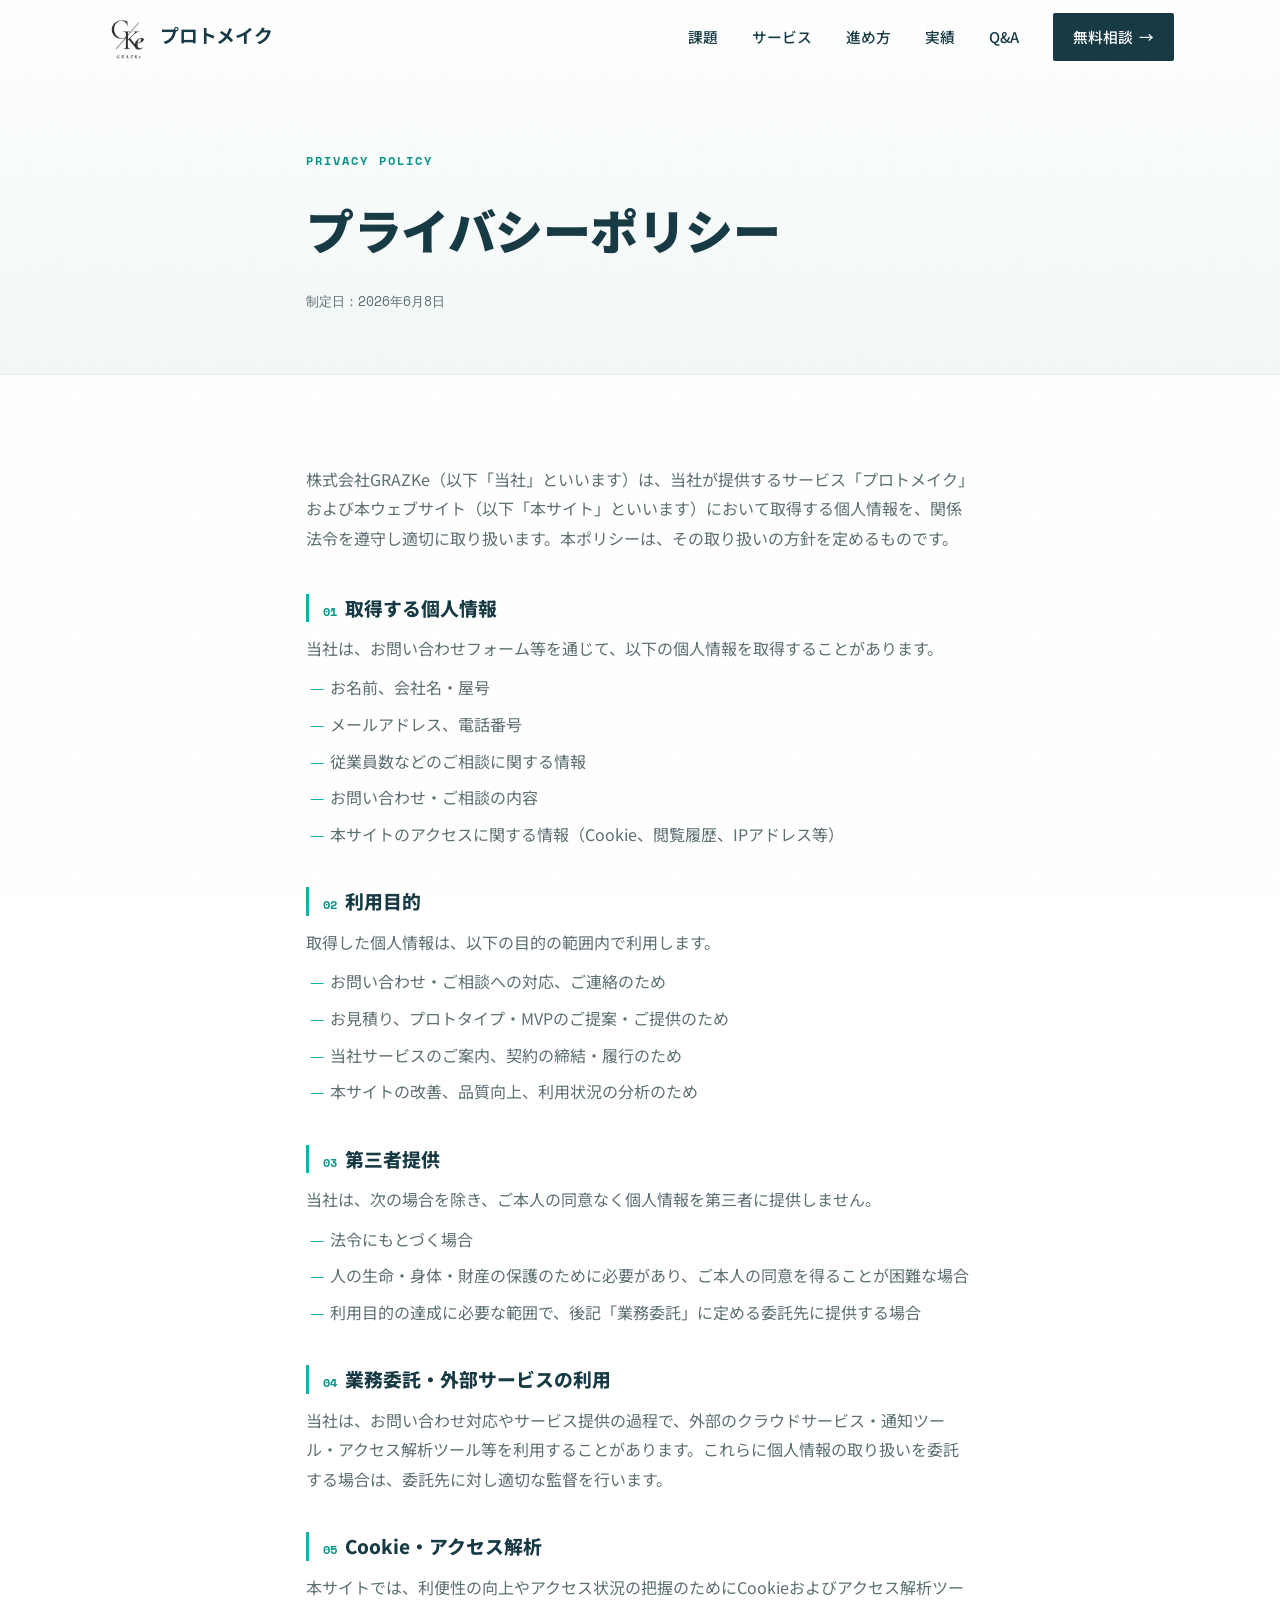
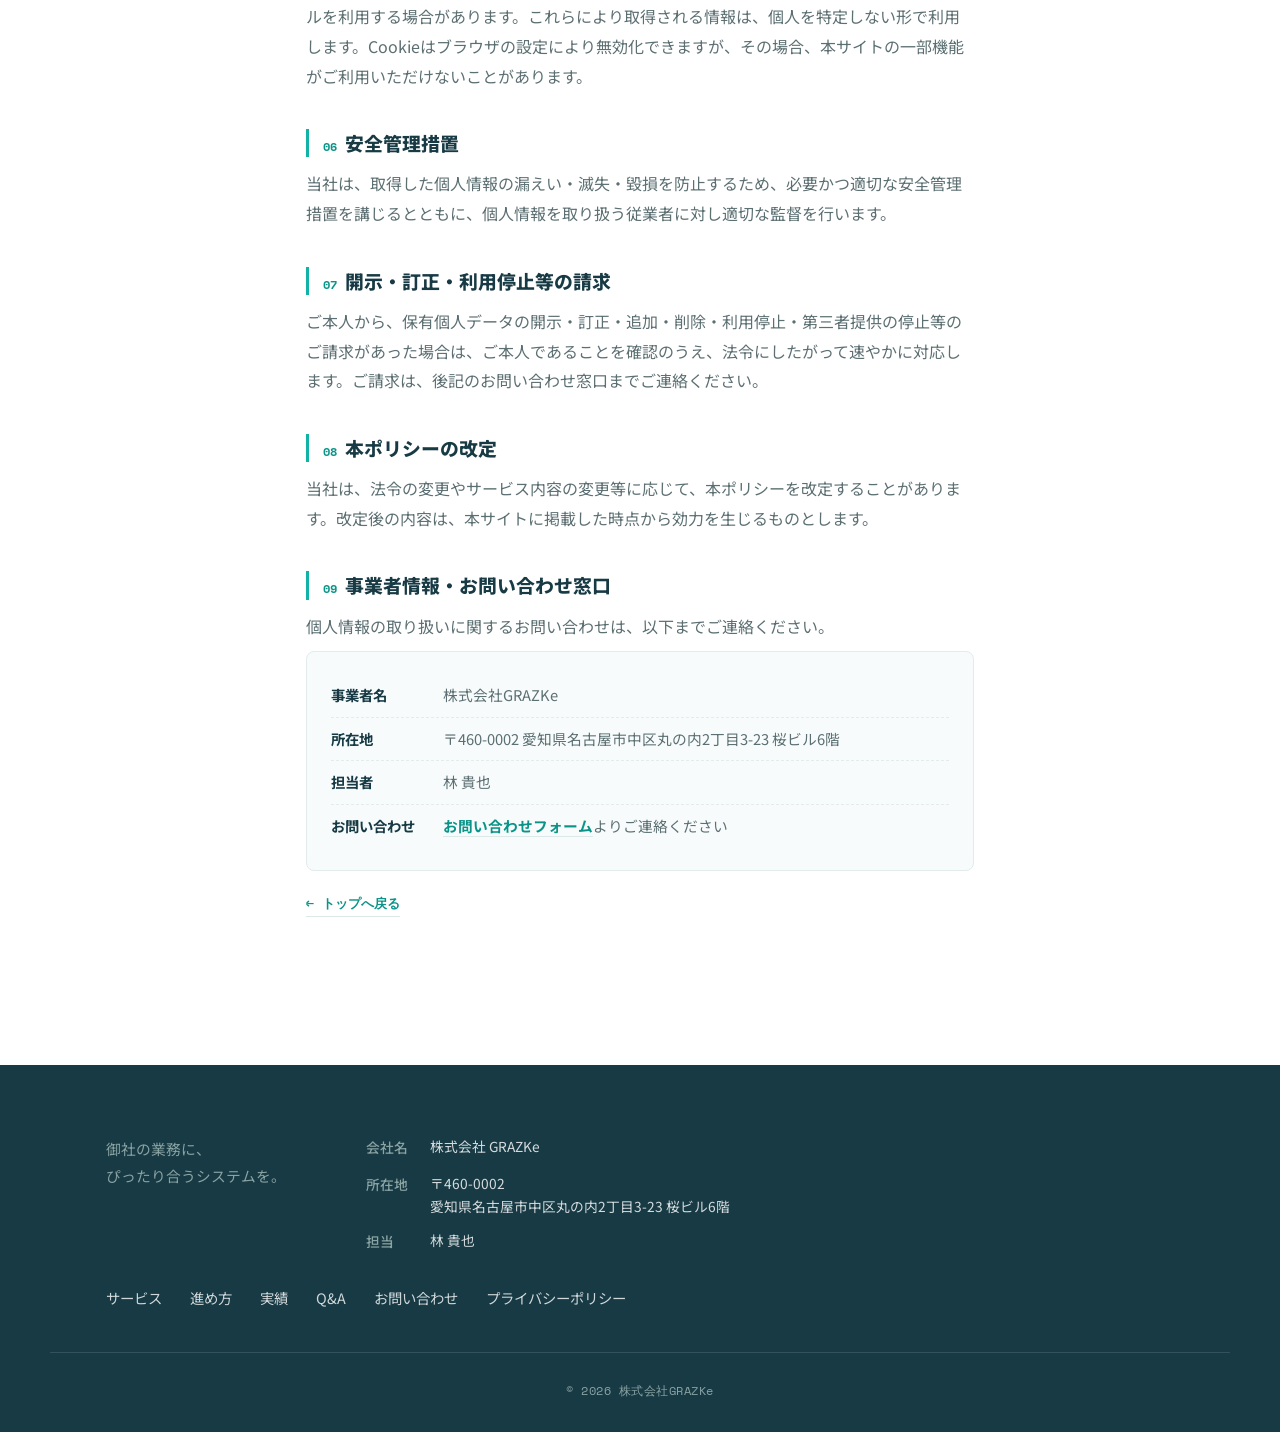
==== public/privacy.html @ 07a694dd "プロトメイクに変更" ====
<!DOCTYPE html>
<html lang="ja">
<head>
  <meta charset="UTF-8" />
  <meta name="viewport" content="width=device-width, initial-scale=1.0" />
  <title>プライバシーポリシー｜プロトメイク</title>
  <meta name="description" content="プロトメイク（株式会社GRAZKe）のプライバシーポリシー。お問い合わせフォーム等で取得した個人情報の取り扱い・利用目的・第三者提供・お問い合わせ窓口について記載しています。" />
  <meta name="robots" content="index, follow" />
  <link rel="preconnect" href="https://fonts.googleapis.com" />
  <link rel="preconnect" href="https://fonts.gstatic.com" crossorigin />
  <link href="https://fonts.googleapis.com/css2?family=Noto+Sans+JP:wght@400;500;700;900&family=Space+Grotesk:wght@400;500;600;700&family=Space+Mono:wght@400;700&display=swap" rel="stylesheet" />
  <link rel="stylesheet" href="styles.css" />
</head>
<body>
  <!-- grain overlay -->
  <div class="grain" aria-hidden="true"></div>

  <!-- ===== Header ===== -->
  <header class="header is-scrolled" id="header">
    <div class="shell header__inner">
      <a href="index.html#hero" class="logo">
        <img src="logo-grazke.png" alt="株式会社GRAZKe" class="logo__img" />
        <span class="logo__name">プロトメイク</span>
      </a>
      <nav class="nav" id="nav">
        <a href="index.html#problem">課題</a>
        <a href="index.html#service">サービス</a>
        <a href="index.html#flow">進め方</a>
        <a href="index.html#works">実績</a>
        <a href="index.html#faq">Q&amp;A</a>
        <a href="index.html#contact" class="nav__cta">無料相談 <span>→</span></a>
      </nav>
      <button class="burger" id="navToggle" aria-label="メニュー"><span></span><span></span></button>
    </div>
  </header>

  <!-- ===== Page head ===== -->
  <section class="legal-hero">
    <div class="shell shell--narrow">
      <p class="legal-hero__eyebrow">PRIVACY POLICY</p>
      <h1 class="legal-hero__title">プライバシーポリシー</h1>
      <p class="legal-hero__date">制定日：2026年6月8日</p>
    </div>
  </section>

  <!-- ===== Legal body ===== -->
  <main class="legal">
    <div class="shell shell--narrow">
      <p class="legal__lead">
        株式会社GRAZKe（以下「当社」といいます）は、当社が提供するサービス「プロトメイク」および本ウェブサイト（以下「本サイト」といいます）において取得する個人情報を、関係法令を遵守し適切に取り扱います。本ポリシーは、その取り扱いの方針を定めるものです。
      </p>

      <div class="legal__sec">
        <h2><span class="num">01</span>取得する個人情報</h2>
        <p>当社は、お問い合わせフォーム等を通じて、以下の個人情報を取得することがあります。</p>
        <ul>
          <li>お名前、会社名・屋号</li>
          <li>メールアドレス、電話番号</li>
          <li>従業員数などのご相談に関する情報</li>
          <li>お問い合わせ・ご相談の内容</li>
          <li>本サイトのアクセスに関する情報（Cookie、閲覧履歴、IPアドレス等）</li>
        </ul>
      </div>

      <div class="legal__sec">
        <h2><span class="num">02</span>利用目的</h2>
        <p>取得した個人情報は、以下の目的の範囲内で利用します。</p>
        <ul>
          <li>お問い合わせ・ご相談への対応、ご連絡のため</li>
          <li>お見積り、プロトタイプ・MVPのご提案・ご提供のため</li>
          <li>当社サービスのご案内、契約の締結・履行のため</li>
          <li>本サイトの改善、品質向上、利用状況の分析のため</li>
        </ul>
      </div>

      <div class="legal__sec">
        <h2><span class="num">03</span>第三者提供</h2>
        <p>当社は、次の場合を除き、ご本人の同意なく個人情報を第三者に提供しません。</p>
        <ul>
          <li>法令にもとづく場合</li>
          <li>人の生命・身体・財産の保護のために必要があり、ご本人の同意を得ることが困難な場合</li>
          <li>利用目的の達成に必要な範囲で、後記「業務委託」に定める委託先に提供する場合</li>
        </ul>
      </div>

      <div class="legal__sec">
        <h2><span class="num">04</span>業務委託・外部サービスの利用</h2>
        <p>
          当社は、お問い合わせ対応やサービス提供の過程で、外部のクラウドサービス・通知ツール・アクセス解析ツール等を利用することがあります。これらに個人情報の取り扱いを委託する場合は、委託先に対し適切な監督を行います。
        </p>
      </div>

      <div class="legal__sec">
        <h2><span class="num">05</span>Cookie・アクセス解析</h2>
        <p>
          本サイトでは、利便性の向上やアクセス状況の把握のためにCookieおよびアクセス解析ツールを利用する場合があります。これらにより取得される情報は、個人を特定しない形で利用します。Cookieはブラウザの設定により無効化できますが、その場合、本サイトの一部機能がご利用いただけないことがあります。
        </p>
      </div>

      <div class="legal__sec">
        <h2><span class="num">06</span>安全管理措置</h2>
        <p>
          当社は、取得した個人情報の漏えい・滅失・毀損を防止するため、必要かつ適切な安全管理措置を講じるとともに、個人情報を取り扱う従業者に対し適切な監督を行います。
        </p>
      </div>

      <div class="legal__sec">
        <h2><span class="num">07</span>開示・訂正・利用停止等の請求</h2>
        <p>
          ご本人から、保有個人データの開示・訂正・追加・削除・利用停止・第三者提供の停止等のご請求があった場合は、ご本人であることを確認のうえ、法令にしたがって速やかに対応します。ご請求は、後記のお問い合わせ窓口までご連絡ください。
        </p>
      </div>

      <div class="legal__sec">
        <h2><span class="num">08</span>本ポリシーの改定</h2>
        <p>
          当社は、法令の変更やサービス内容の変更等に応じて、本ポリシーを改定することがあります。改定後の内容は、本サイトに掲載した時点から効力を生じるものとします。
        </p>
      </div>

      <div class="legal__sec">
        <h2><span class="num">09</span>事業者情報・お問い合わせ窓口</h2>
        <p>個人情報の取り扱いに関するお問い合わせは、以下までご連絡ください。</p>
        <dl class="legal__info">
          <div><dt>事業者名</dt><dd>株式会社GRAZKe</dd></div>
          <div><dt>所在地</dt><dd>〒460-0002 愛知県名古屋市中区丸の内2丁目3-23 桜ビル6階</dd></div>
          <div><dt>担当者</dt><dd>林 貴也</dd></div>
          <div><dt>お問い合わせ</dt><dd><a href="index.html#contact">お問い合わせフォーム</a>よりご連絡ください</dd></div>
        </dl>
        <a href="index.html" class="legal__back">← トップへ戻る</a>
      </div>
    </div>
  </main>

  <!-- ===== Footer ===== -->
  <footer class="footer">
    <div class="shell footer__inner">
      <div class="footer__brand">
        <p class="footer__tag">御社の業務に、<br />ぴったり合うシステムを。</p>
      </div>
      <dl class="footer__info">
        <div><dt>会社名</dt><dd>株式会社 GRAZKe</dd></div>
        <div><dt>所在地</dt><dd>〒460-0002<br />愛知県名古屋市中区丸の内2丁目3-23 桜ビル6階</dd></div>
        <div><dt>担当</dt><dd>林 貴也</dd></div>
      </dl>
      <nav class="footer__nav">
        <a href="index.html#service">サービス</a><a href="index.html#flow">進め方</a>
        <a href="index.html#works">実績</a><a href="index.html#faq">Q&amp;A</a>
        <a href="index.html#contact">お問い合わせ</a><a href="privacy.html">プライバシーポリシー</a>
      </nav>
    </div>
    <p class="footer__copy">© 2026 株式会社GRAZKe</p>
  </footer>

  <script src="script.js"></script>
</body>
</html>
---- public/styles.css ----
/* ============================================================
   プロトメイク LP — blueprint / draft-to-ship look
   palette: deep navy ink + warm paper + vivid orange accent
   motif: dotted draft grid, monospace technical labels
   ============================================================ */
:root {
  --ink: #173a44;          /* deep teal text + footer */
  --ink-soft: #21505b;
  --cream: #ffffff;        /* main background */
  --cream-2: #eef5f5;
  --paper: #f1f8f7;        /* soft tinted section bg */
  --paper-2: #f7fbfb;
  --coral: #11b3a6;        /* vivid teal accent (draft marker) */
  --coral-deep: #0a9488;
  --muted: #5c6f72;
  --muted-dk: #8aa3a3;
  --line: #e2ecec;
  --line-dk: #dde9e8;
  --grid: rgba(23, 58, 68, 0.05);   /* blueprint grid line */
  --shell: 1180px;
  --jp: "Noto Sans JP", system-ui, sans-serif;
  --en: "Space Grotesk", "Noto Sans JP", sans-serif;
  --mono: "Space Mono", ui-monospace, "SFMono-Regular", monospace;
}

*, *::before, *::after { box-sizing: border-box; }
* { margin: 0; }
html { -webkit-text-size-adjust: 100%; scroll-behavior: smooth; }
body {
  font-family: var(--jp);
  background: var(--cream);
  color: var(--ink);
  line-height: 1.85;
  font-size: 16px;
  -webkit-font-smoothing: antialiased;
  overflow-x: hidden;
}
a { color: inherit; text-decoration: none; }
ul, ol { list-style: none; padding: 0; }
button { font-family: inherit; cursor: pointer; border: none; background: none; color: inherit; }
::selection { background: var(--coral); color: #fff; }

/* film grain */
.grain {
  position: fixed; inset: 0; z-index: 9999; pointer-events: none; opacity: 0.025;
  background-image: url("data:image/svg+xml,%3Csvg xmlns='http://www.w3.org/2000/svg' width='120' height='120'%3E%3Cfilter id='n'%3E%3CfeTurbulence type='fractalNoise' baseFrequency='0.85' numOctaves='3'/%3E%3C/filter%3E%3Crect width='100%25' height='100%25' filter='url(%23n)'/%3E%3C/svg%3E");
  mix-blend-mode: multiply;
}

.shell { width: 100%; max-width: var(--shell); margin: 0 auto; padding: 0 clamp(20px, 5vw, 56px); }
.shell--narrow { max-width: 780px; }

/* ===== Header ===== */
.header {
  position: fixed; inset: 0 0 auto 0; z-index: 100;
  transition: background 0.35s, border-color 0.35s;
  border-bottom: 1px solid transparent;
}
.header.is-scrolled {
  background: rgba(255, 255, 255, 0.86);
  backdrop-filter: blur(10px);
  border-color: var(--line);
}
.header__inner { display: flex; align-items: center; justify-content: space-between; height: 74px; }
.logo { display: inline-flex; align-items: center; gap: 10px; }
.logo__img { height: 44px; width: auto; display: block; }
.logo__dot {
  width: 12px; height: 12px; border-radius: 50%;
  background: var(--coral);
  box-shadow: 0 0 0 4px rgba(17, 179, 166, 0.18);
}
.logo__name { font-family: var(--en); font-weight: 700; font-size: 1.18rem; letter-spacing: -0.01em; }
.logo__name em { font-style: normal; font-weight: 400; color: var(--muted); margin-left: 5px; }
/* header sits on the light hero — keep ink text in both states */
.header.is-light .logo__name { color: var(--ink); }
.header.is-light .logo__name em { color: var(--muted); }

.nav { display: flex; align-items: center; gap: 34px; }
.nav a { font-size: 0.92rem; font-weight: 500; position: relative; transition: color 0.2s; }
.nav a:not(.nav__cta)::after {
  content: ""; position: absolute; left: 0; bottom: -4px; height: 1px; width: 0;
  background: var(--coral); transition: width 0.28s ease;
}
.nav a:not(.nav__cta):hover::after { width: 100%; }
.header.is-light .nav a { color: var(--ink); }
.nav__cta {
  display: inline-flex; align-items: center; gap: 6px;
  background: var(--ink); color: #fff !important;
  padding: 10px 20px; border-radius: 2px; font-weight: 600;
  transition: background 0.25s;
}
.nav__cta span { transition: transform 0.25s; }
.nav__cta:hover { background: var(--coral); }
.nav__cta:hover span { transform: translateX(4px); }
.header.is-light .nav__cta { background: var(--coral); }

.burger { display: none; flex-direction: column; gap: 6px; width: 30px; }
.burger span { height: 2px; background: var(--ink); transition: 0.3s; }
.header.is-light .burger span { background: var(--ink); }

@media (max-width: 900px) {
  .nav {
    position: fixed; inset: 74px 0 auto 0; flex-direction: column; align-items: stretch;
    gap: 0; background: var(--ink); padding: 16px 28px 30px;
    transform: translateY(-130%); transition: transform 0.4s ease;
  }
  .nav.is-open { transform: translateY(0); }
  .nav a { color: #fff !important; padding: 16px 0; border-bottom: 1px solid rgba(255,255,255,0.12); font-size: 1.05rem; }
  .nav__cta { margin-top: 18px; justify-content: center; border-radius: 2px; }
  .burger { display: flex; }
  .burger.is-on span:nth-child(1) { transform: translateY(8px) rotate(45deg); }
  .burger.is-on span:nth-child(2) { transform: translateY(-0px) rotate(-45deg); }
}

/* ===== Buttons ===== */
.btn {
  display: inline-flex; align-items: center; justify-content: center; gap: 8px;
  padding: 16px 32px; font-weight: 600; font-size: 1rem; border-radius: 2px;
  transition: transform 0.2s, background 0.25s, color 0.25s, box-shadow 0.25s;
}
.btn--solid { background: var(--coral); color: #fff; box-shadow: 6px 6px 0 var(--ink); }
.btn--solid:hover { transform: translate(3px, 3px); box-shadow: 3px 3px 0 var(--ink); }
.btn--line { border: 1.5px solid currentColor; }
.btn--line:hover { background: var(--ink); color: #fff; }
.btn--block { width: 100%; }

/* ===== Hero (blueprint) ===== */
.hero {
  position: relative; min-height: 100svh; display: flex; align-items: center;
  background:
    linear-gradient(180deg, rgba(255,255,255,0.7) 0%, rgba(245,246,251,0.92) 100%),
    repeating-linear-gradient(0deg, transparent 0 31px, var(--grid) 31px 32px),
    repeating-linear-gradient(90deg, transparent 0 31px, var(--grid) 31px 32px),
    #ffffff;
  color: var(--ink); overflow: hidden;
  padding: 120px 0 90px;
}
.hero__canvas { position: absolute; inset: 0; width: 100%; height: 100%; display: block; }
.hero__inner { position: relative; z-index: 2; }
.hero__eyebrow {
  display: flex; align-items: center; gap: 12px;
  font-family: var(--mono); font-size: 0.72rem; letter-spacing: 0.18em; text-transform: uppercase;
  color: var(--coral-deep); font-weight: 700; margin-bottom: 30px;
}
.hero__eyebrow::before {
  content: "DRAFT"; font-family: var(--mono); font-size: 0.66rem; font-weight: 700;
  color: var(--coral); border: 1px solid var(--coral); border-radius: 2px;
  padding: 2px 7px; letter-spacing: 0.12em;
}
.hero__eyebrow .line { width: 38px; height: 1px; background: var(--coral); }
.hero__title {
  font-size: clamp(2.6rem, 9vw, 6.4rem);
  font-weight: 900; line-height: 1.02; letter-spacing: -0.02em;
}
.hero__title .stroke {
  color: transparent;
  -webkit-text-stroke: 1.5px var(--coral);
  text-stroke: 1.5px var(--coral);
}
.hero__lead {
  margin: 34px 0 40px; max-width: 540px;
  color: var(--muted); font-size: clamp(0.98rem, 2vw, 1.08rem);
}
.hero__actions { display: flex; gap: 16px; flex-wrap: wrap; }
.hero__meta {
  display: flex; flex-wrap: wrap; gap: 12px 36px; margin-top: 44px;
  font-size: 0.92rem; color: var(--muted);
}
.hero__meta b { color: var(--ink); font-weight: 700; font-size: 1.05rem; }
.hero__scroll {
  position: absolute; bottom: 26px; left: 50%; transform: translateX(-50%); z-index: 2;
  font-family: var(--en); font-size: 0.7rem; letter-spacing: 0.2em; color: var(--muted-dk);
  display: flex; flex-direction: column; align-items: center; gap: 10px;
}
.hero__scroll span { width: 1px; height: 40px; background: linear-gradient(var(--coral), transparent); animation: scrollPulse 1.8s infinite; }
@keyframes scrollPulse { 0%,100% { opacity: 0.3; transform: scaleY(0.6); } 50% { opacity: 1; transform: scaleY(1); } }

/* ===== Marquee (light chip ticker) ===== */
.marquee { background: var(--paper); color: var(--ink); padding: 18px 0; overflow: hidden; border-block: 1px solid var(--line); }
.marquee__track { display: flex; align-items: center; gap: 14px; white-space: nowrap; width: max-content; animation: slide 38s linear infinite; }
.marquee__track span {
  font-family: var(--mono); font-weight: 400; font-size: 0.86rem; letter-spacing: 0.02em;
  color: var(--ink-soft); background: #fff; border: 1px solid var(--line-dk);
  border-radius: 999px; padding: 7px 16px;
}
.marquee__track span::before { content: "("; color: var(--coral); margin-right: 5px; }
.marquee__track span::after { content: ")"; color: var(--coral); margin-left: 5px; }
.marquee__track i { display: none; }
@keyframes slide { from { transform: translateX(0); } to { transform: translateX(-50%); } }

/* ===== Block base ===== */
.block { padding: clamp(72px, 11vw, 130px) 0; }
.block__head { margin-bottom: clamp(40px, 6vw, 70px); }
.idx {
  display: inline-block; font-family: var(--mono); font-size: 0.74rem; letter-spacing: 0.1em;
  color: var(--coral-deep); font-weight: 700; margin-bottom: 16px;
}
.idx--light { color: var(--coral-deep); }
.block__title { font-size: clamp(1.8rem, 5vw, 3.1rem); font-weight: 900; line-height: 1.25; letter-spacing: -0.01em; }
.block__title--light { color: var(--ink); }
.sp { display: none; }
@media (max-width: 640px) { .sp { display: inline; } }

/* ===== Problem ===== */
.problem { background: var(--cream); }
.prob { display: grid; grid-template-columns: 1fr 1fr; border-top: 1px solid var(--line); }
.prob li {
  padding: 38px 30px 38px 0; border-bottom: 1px solid var(--line);
  position: relative; transition: background 0.25s, padding-left 0.25s;
}
.prob li:nth-child(odd) { padding-left: 0; }
.prob li:nth-child(even) { padding-left: 40px; border-left: 1px solid var(--line); }
.prob li:hover { background: var(--cream-2); }
.prob__no { font-family: var(--mono); font-size: 0.8rem; color: var(--coral-deep); font-weight: 700; }
.prob h3 { font-size: 1.28rem; font-weight: 800; margin: 8px 0 10px; }
.prob p { color: var(--muted); font-size: 0.95rem; }
.prob__bridge { margin-top: 48px; font-size: clamp(1.1rem, 3vw, 1.5rem); font-weight: 700; line-height: 1.6; }
.prob__bridge::before { content: "→ "; color: var(--coral); }
@media (max-width: 700px) {
  .prob { grid-template-columns: 1fr; }
  .prob li:nth-child(even) { padding-left: 0; border-left: none; }
}

/* ===== Service (soft tint) ===== */
.service { background: var(--paper); color: var(--ink); }
.svc { border-top: 1px solid var(--line); }
.svc__row {
  display: grid; grid-template-columns: 120px 1fr; gap: 24px;
  padding: 44px 0; border-bottom: 1px solid var(--line);
  transition: padding-left 0.3s ease, background 0.3s;
}
.svc__row:hover { padding-left: 18px; }
.svc__no {
  font-family: var(--en); font-size: clamp(2.4rem, 6vw, 4rem); font-weight: 700;
  line-height: 1; color: transparent; -webkit-text-stroke: 1px var(--muted-dk);
}
.svc__row--accent .svc__no { -webkit-text-stroke: 1px var(--coral); color: transparent; }
.svc__body h3 { font-size: clamp(1.3rem, 3vw, 1.9rem); font-weight: 800; margin-bottom: 14px; }
.svc__body h3 em {
  font-style: normal; font-size: 0.7rem; vertical-align: middle; margin-left: 12px;
  background: var(--coral); color: #fff; padding: 4px 11px; border-radius: 2px; letter-spacing: 0.08em;
}
.svc__body > p { color: var(--muted); max-width: 640px; margin-bottom: 18px; }
.tags { display: flex; flex-wrap: wrap; gap: 10px; }
.tags li {
  font-family: var(--mono); font-size: 0.76rem; font-weight: 400; letter-spacing: 0;
  border: 1px solid var(--line-dk); background: #fff; padding: 5px 12px; border-radius: 2px; color: var(--ink-soft);
}
.tags li::before { content: "#"; color: var(--coral); margin-right: 3px; }
@media (max-width: 640px) { .svc__row { grid-template-columns: 1fr; gap: 6px; } .svc__no { font-size: 2.6rem; } }

/* ===== Reason ===== */
.reason { background: var(--cream); }
.reason__grid { display: grid; grid-template-columns: repeat(3, 1fr); gap: 0; border: 1px solid var(--line); }
.reason__cell { padding: 40px 34px; border-right: 1px solid var(--line); transition: background 0.25s; }
.reason__cell:last-child { border-right: none; }
.reason__cell:hover { background: var(--paper); }
.reason__no { font-family: var(--en); font-size: 2.6rem; font-weight: 700; color: var(--coral); line-height: 1; }
.reason__cell h3 { font-size: 1.3rem; font-weight: 800; margin: 14px 0 12px; }
.reason__cell p { color: var(--muted); font-size: 0.95rem; }
@media (max-width: 800px) {
  .reason__grid { grid-template-columns: 1fr; }
  .reason__cell { border-right: none; border-bottom: 1px solid var(--line); }
  .reason__cell:last-child { border-bottom: none; }
}

/* ===== Flow ===== */
.flow { background: var(--paper); }
.flow__list { display: grid; grid-template-columns: repeat(4, 1fr); gap: 0; }
.flow__list li { padding: 30px 26px 30px 0; border-top: 3px solid var(--ink); position: relative; }
.flow__list li + li { padding-left: 26px; }
.flow__step { font-family: var(--mono); font-size: 0.74rem; letter-spacing: 0.06em; color: var(--coral-deep); font-weight: 700; }
.flow__list h3 { font-size: 1.2rem; font-weight: 800; margin: 12px 0 10px; }
.flow__list p { color: var(--muted); font-size: 0.9rem; }
@media (max-width: 800px) {
  .flow__list { grid-template-columns: 1fr 1fr; }
  .flow__list li + li { padding-left: 0; }
  .flow__list li:nth-child(even) { padding-left: 26px; }
}
@media (max-width: 520px) { .flow__list { grid-template-columns: 1fr; } .flow__list li:nth-child(even) { padding-left: 0; } }

/* ===== Case ===== */
.case { background: var(--cream); color: var(--ink); }
.case__grid { display: grid; grid-template-columns: repeat(3, 1fr); gap: 28px; }
.case__card { border-top: 2px solid var(--coral); padding-top: 28px; }
.case__num { font-family: var(--en); font-weight: 700; font-size: clamp(3rem, 8vw, 5rem); line-height: 1; color: var(--coral); }
.case__num small { font-size: 0.4em; margin-left: 4px; }
.case__label { font-weight: 700; font-size: 1.05rem; margin: 12px 0 10px; }
.case__txt { color: var(--muted); font-size: 0.92rem; }
@media (max-width: 800px) { .case__grid { grid-template-columns: 1fr; gap: 8px; } .case__card { padding: 28px 0; } }

/* ===== Voice ===== */
.voice { background: var(--paper); }
.voice__grid { display: grid; grid-template-columns: repeat(3, 1fr); gap: 26px; }
.voice blockquote { border-left: 2px solid var(--coral); padding: 6px 0 6px 24px; }
.voice blockquote p { font-size: 0.98rem; line-height: 1.9; }
.voice cite { display: block; margin-top: 18px; font-style: normal; font-weight: 700; font-size: 0.85rem; color: var(--muted); }
@media (max-width: 800px) { .voice__grid { grid-template-columns: 1fr; gap: 28px; } }

/* ===== FAQ ===== */
.faq { background: var(--cream); }
.faq__list { border-top: 1px solid var(--line); }
.faq details { border-bottom: 1px solid var(--line); }
.faq summary {
  list-style: none; cursor: pointer; font-weight: 700; font-size: 1.05rem;
  padding: 24px 44px 24px 0; position: relative;
}
.faq summary::-webkit-details-marker { display: none; }
.faq summary::after {
  content: "+"; position: absolute; right: 4px; top: 50%; transform: translateY(-50%);
  font-family: var(--en); font-size: 1.6rem; font-weight: 400; color: var(--coral); transition: transform 0.3s;
}
.faq details[open] summary::after { transform: translateY(-50%) rotate(45deg); }
.faq p { color: var(--muted); font-size: 0.95rem; padding: 0 30px 26px 0; }

/* ===== Contact (accent band) ===== */
.contact { background: linear-gradient(135deg, var(--coral) 0%, var(--coral-deep) 100%); color: #fff; text-align: center; }
.contact .idx, .contact .idx--light { color: rgba(255, 255, 255, 0.85); }
.contact__inner { display: flex; flex-direction: column; align-items: center; }
.contact__title { font-size: clamp(2rem, 6vw, 3.6rem); font-weight: 900; line-height: 1.25; margin: 16px 0 22px; }
.contact__desc { color: rgba(255, 255, 255, 0.9); margin-bottom: 38px; font-size: clamp(0.98rem, 2vw, 1.1rem); }
.contact__actions { display: flex; gap: 16px; flex-wrap: wrap; justify-content: center; margin-bottom: 44px; }
.contact .btn--solid { background: #fff; color: var(--coral-deep); box-shadow: 6px 6px 0 var(--ink); }
.contact .btn--solid:hover { transform: translate(3px, 3px); box-shadow: 3px 3px 0 var(--ink); }
.contact .btn--line { border-color: rgba(255,255,255,0.8); color: #fff; }
.contact .btn--line:hover { background: #fff; color: var(--coral-deep); }
.contact__merit { display: flex; flex-wrap: wrap; justify-content: center; gap: 10px 32px; }
.contact__merit li { font-size: 0.95rem; color: rgba(255, 255, 255, 0.95); }
.contact__merit li::before { content: "✓ "; color: #fff; font-weight: 700; }

/* ===== Footer ===== */
.footer { background: var(--ink); color: var(--cream); padding: 70px 0 30px; }
.footer__inner { display: flex; flex-wrap: wrap; gap: 30px 60px; align-items: flex-start; padding-bottom: 40px; border-bottom: 1px solid rgba(255,255,255,0.12); }
.footer__brand { display: flex; flex-direction: column; gap: 18px; min-width: 200px; }
.footer__tag { color: var(--muted-dk); font-size: 0.92rem; max-width: 240px; }
.footer__info { display: flex; flex-direction: column; gap: 12px; min-width: 240px; font-size: 0.86rem; }
.footer__info div { display: flex; gap: 16px; }
.footer__info dt { flex-shrink: 0; min-width: 48px; color: var(--muted-dk); font-weight: 500; }
.footer__info dd { margin: 0; color: rgba(255, 255, 255, 0.82); line-height: 1.65; }
.footer__nav { display: flex; flex-wrap: wrap; gap: 14px 28px; }
.footer__nav a { font-size: 0.9rem; color: rgba(255, 255, 255, 0.8); transition: color 0.2s; }
.footer__nav a:hover { color: var(--coral); }
.footer__copy { font-family: var(--mono); text-align: center; margin-top: 26px; font-size: 0.78rem; color: var(--muted-dk); letter-spacing: 0.04em; }

/* ===== Works (制作実績) ===== */
.works { background: var(--cream); }
.works__grid { display: grid; grid-template-columns: repeat(3, 1fr); gap: 28px; }
.work {
  background: #fff; border: 1px solid var(--line); border-radius: 8px; overflow: hidden;
  display: flex; flex-direction: column; transition: transform 0.25s, box-shadow 0.25s, border-color 0.25s;
}
.work:hover { transform: translateY(-5px); box-shadow: 0 16px 34px rgba(23, 58, 68, 0.10); border-color: var(--coral); }
.work__thumb {
  aspect-ratio: 16 / 10; background: linear-gradient(135deg, #e9f6f4, #d2ece7);
  display: flex; align-items: center; justify-content: center;
}
.work__thumb span { font-family: var(--en); letter-spacing: 0.22em; font-size: 0.78rem; color: var(--muted-dk); }
.work__thumb img { width: 100%; height: 100%; object-fit: cover; display: block; }
/* 横長のUIスクショは切り取らず全体を見せる */
.work__thumb--shot { background: #eef2f7; }
.work__thumb--shot img { object-fit: contain; padding: 10px; }
.work__body { padding: 22px 22px 26px; display: flex; flex-direction: column; gap: 10px; }
.work__cat {
  align-self: flex-start; font-family: var(--mono); font-size: 0.7rem; font-weight: 700; letter-spacing: 0.04em;
  color: var(--coral-deep); background: var(--cream-2); padding: 4px 10px; border-radius: 2px;
}
.work__title { font-size: 1.15rem; font-weight: 800; line-height: 1.5; }
.work__txt { color: var(--muted); font-size: 0.92rem; }
.work .tags { margin-top: 4px; }
.works__note { margin-top: 32px; color: var(--muted); font-size: 0.88rem; }
@media (max-width: 980px) { .works__grid { grid-template-columns: 1fr 1fr; } }
@media (max-width: 600px) { .works__grid { grid-template-columns: 1fr; } }

/* ===== Contact form ===== */
.cform {
  width: 100%; max-width: 760px; margin: 6px auto 42px; text-align: left;
  background: #fff; color: var(--ink); border-radius: 12px;
  padding: clamp(24px, 4vw, 42px); box-shadow: 0 22px 54px rgba(10, 73, 68, 0.20);
}
.cform__grid { display: grid; grid-template-columns: 1fr 1fr; gap: 18px 22px; }
.field { display: flex; flex-direction: column; gap: 8px; }
.field--full { grid-column: 1 / -1; }
.field__label { font-size: 0.85rem; font-weight: 700; color: var(--ink); }
.field__label em {
  font-style: normal; font-size: 0.68rem; color: #fff; background: var(--coral);
  padding: 2px 8px; border-radius: 999px; margin-left: 8px; vertical-align: middle;
}
.field input, .field select, .field textarea {
  font-family: inherit; font-size: 0.98rem; color: var(--ink); width: 100%;
  background: var(--paper-2); border: 1.5px solid var(--line); border-radius: 6px; padding: 12px 14px;
  transition: border-color 0.2s, background 0.2s;
}
.field textarea { resize: vertical; min-height: 120px; }
.field input:focus, .field select:focus, .field textarea:focus { outline: none; border-color: var(--coral); background: #fff; }
.field input::placeholder, .field textarea::placeholder { color: #9fb0b0; }
.field.is-invalid input, .field.is-invalid select, .field.is-invalid textarea { border-color: #e07a6f; background: #fff6f5; }
.cform__hp { position: absolute; left: -9999px; width: 1px; height: 1px; overflow: hidden; }
.cform__foot { margin-top: 26px; display: flex; flex-direction: column; align-items: center; gap: 16px; }
.contact .cform .btn--solid { background: var(--coral); color: #fff; box-shadow: 5px 5px 0 var(--ink); width: 100%; max-width: 380px; }
.contact .cform .btn--solid:hover { transform: translate(3px, 3px); box-shadow: 2px 2px 0 var(--ink); background: var(--coral-deep); }
.cform.is-sending .cform__submit { opacity: 0.55; pointer-events: none; }
.cform__status { font-size: 0.92rem; font-weight: 700; min-height: 1.3em; text-align: center; }
.cform__status.is-ok { color: var(--coral-deep); }
.cform__status.is-err { color: #c0392b; }
@media (max-width: 600px) { .cform__grid { grid-template-columns: 1fr; } }

/* ===== Floating CTA ===== */
.float-cta {
  position: fixed; bottom: 18px; left: 50%; transform: translateX(-50%) translateY(140%);
  background: var(--coral); color: #fff; font-weight: 700; padding: 14px 36px; border-radius: 2px;
  box-shadow: 5px 5px 0 var(--ink); z-index: 90; transition: transform 0.4s ease; display: none;
}
.float-cta.is-visible { transform: translateX(-50%) translateY(0); }
@media (max-width: 720px) { .float-cta { display: block; } }

/* ===== Legal pages (privacy policy 等) ===== */
.legal-hero {
  padding: 150px 0 60px;
  background:
    linear-gradient(180deg, rgba(255,255,255,0.7) 0%, rgba(241,248,247,0.92) 100%),
    repeating-linear-gradient(0deg, transparent 0 31px, var(--grid) 31px 32px),
    repeating-linear-gradient(90deg, transparent 0 31px, var(--grid) 31px 32px),
    #ffffff;
  border-bottom: 1px solid var(--line);
}
.legal-hero__eyebrow {
  font-family: var(--mono); font-size: 0.72rem; letter-spacing: 0.18em; text-transform: uppercase;
  color: var(--coral-deep); font-weight: 700; margin-bottom: 14px;
}
.legal-hero__title { font-size: clamp(1.9rem, 5vw, 3rem); font-weight: 900; letter-spacing: -0.01em; }
.legal-hero__date { margin-top: 16px; font-family: var(--mono); font-size: 0.8rem; color: var(--muted); }
.legal { padding: clamp(48px, 8vw, 90px) 0 clamp(64px, 9vw, 110px); }
.legal__lead { color: var(--muted); margin-bottom: 40px; }
.legal__sec { margin-bottom: 38px; }
.legal__sec h2 {
  font-size: 1.18rem; font-weight: 800; margin-bottom: 12px;
  padding-left: 14px; border-left: 3px solid var(--coral); line-height: 1.5;
}
.legal__sec h2 .num { font-family: var(--mono); font-size: 0.78rem; color: var(--coral-deep); margin-right: 8px; }
.legal__sec p { color: var(--muted); margin-bottom: 10px; }
.legal__sec ul { margin: 8px 0 10px; padding-left: 4px; }
.legal__sec ul li { position: relative; padding-left: 20px; color: var(--muted); margin-bottom: 7px; }
.legal__sec ul li::before { content: "—"; position: absolute; left: 0; color: var(--coral); }
.legal__sec a { color: var(--coral-deep); font-weight: 700; border-bottom: 1px solid var(--line-dk); }
.legal__sec a:hover { border-color: var(--coral); }
.legal__info { border: 1px solid var(--line); border-radius: 8px; padding: 22px 24px; background: var(--paper-2); }
.legal__info div { display: flex; gap: 16px; padding: 8px 0; border-bottom: 1px dashed var(--line); }
.legal__info div:last-child { border-bottom: none; }
.legal__info dt { flex-shrink: 0; min-width: 96px; font-weight: 700; font-size: 0.9rem; }
.legal__info dd { margin: 0; color: var(--muted); font-size: 0.92rem; line-height: 1.7; }
.legal__back { display: inline-flex; align-items: center; gap: 8px; margin-top: 20px; font-family: var(--mono); font-size: 0.84rem; color: var(--coral-deep); font-weight: 700; }
.legal__back:hover { gap: 12px; }
@media (max-width: 560px) { .legal__info div { flex-direction: column; gap: 4px; } }

/* ===== Reveal ===== */
.reveal { opacity: 0; transform: translateY(30px); transition: opacity 0.8s ease, transform 0.8s ease; }
.reveal.is-in { opacity: 1; transform: none; }
@media (prefers-reduced-motion: reduce) {
  .reveal { opacity: 1; transform: none; transition: none; }
  .marquee__track, .hero__scroll span { animation: none; }
  html { scroll-behavior: auto; }
}
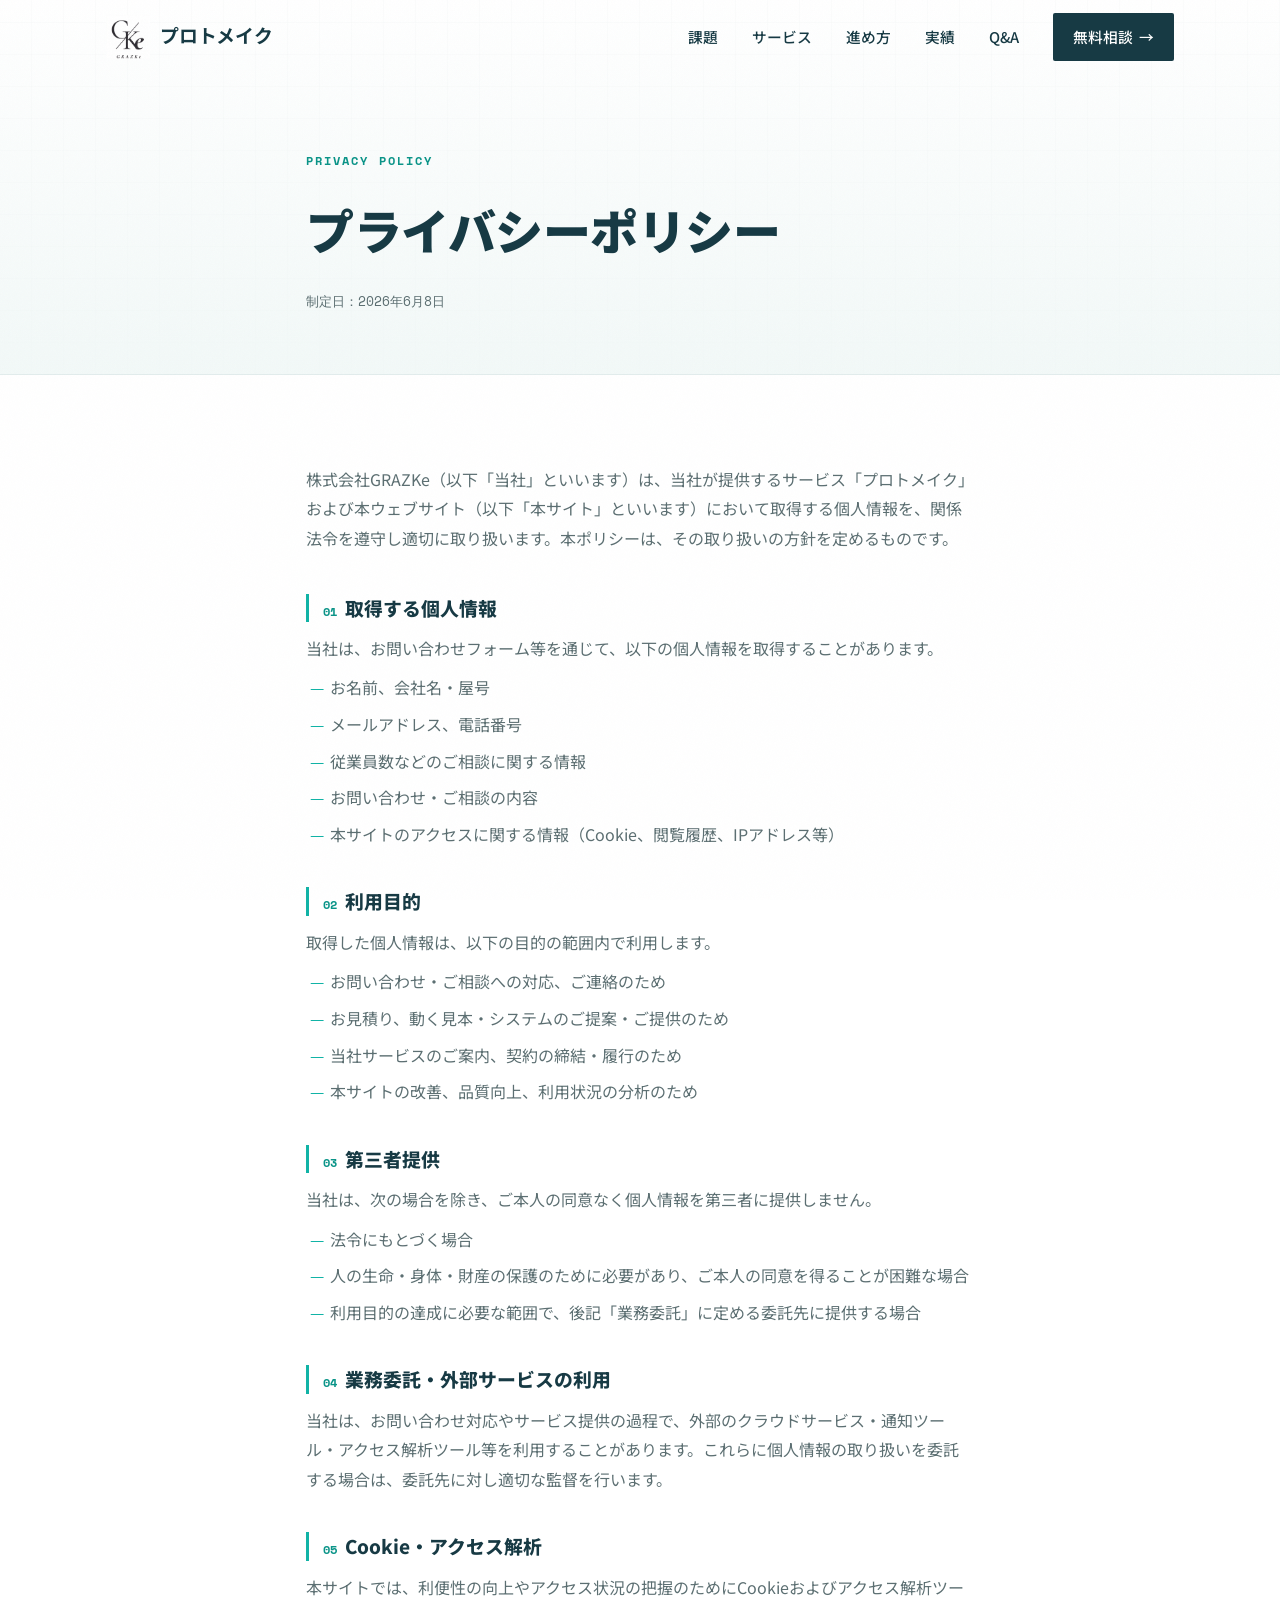
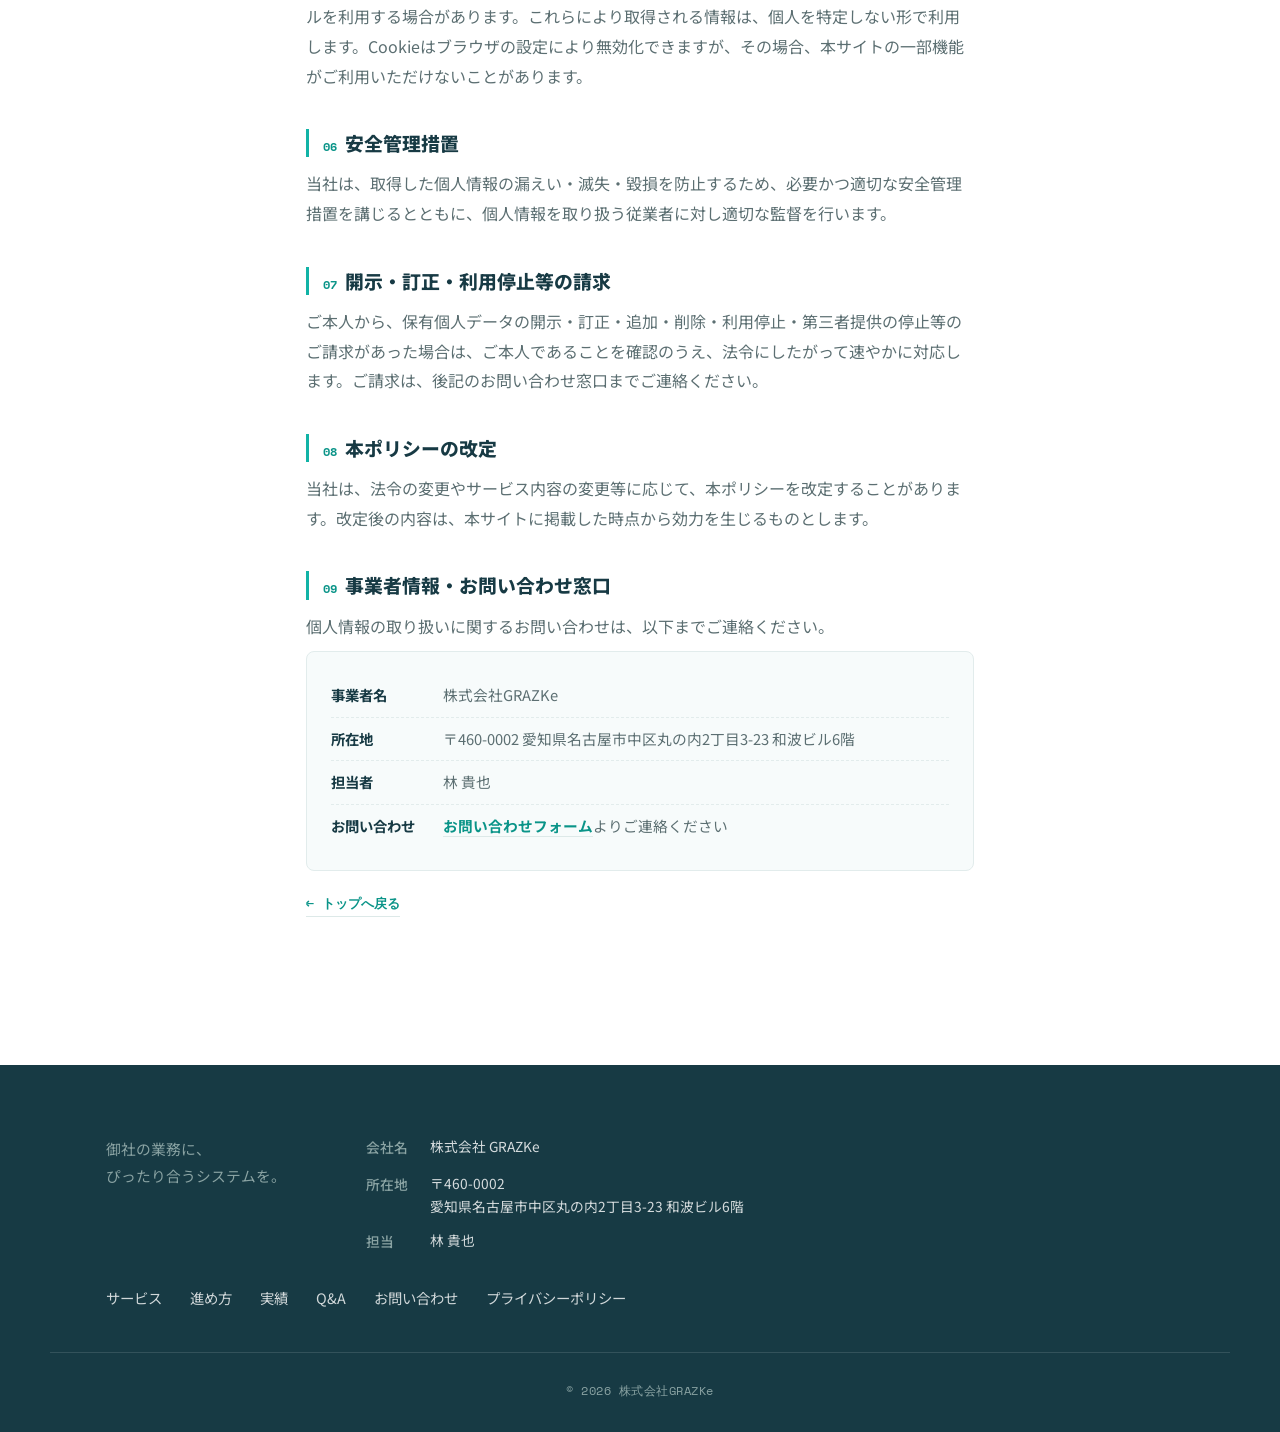
==== commit f2231663: "住所更新・専門用語をやさしい表現に刷新・課題セクション等の調整 - 所在地を和波ビル6階に変更（index/privacy/llms） - SaaS/プロトタイプ/MVP等の専門用語を平易な日本語へ全" ====
--- a/public/privacy.html
+++ b/public/privacy.html
@@ -6,6 +6,15 @@
   <title>プライバシーポリシー｜プロトメイク</title>
   <meta name="description" content="プロトメイク（株式会社GRAZKe）のプライバシーポリシー。お問い合わせフォーム等で取得した個人情報の取り扱い・利用目的・第三者提供・お問い合わせ窓口について記載しています。" />
   <meta name="robots" content="index, follow" />
+  <link rel="canonical" href="https://protmake.com/privacy.html" />
+  <link rel="alternate" hreflang="ja" href="https://protmake.com/privacy.html" />
+  <meta property="og:site_name" content="プロトメイク" />
+  <meta property="og:title" content="プライバシーポリシー｜プロトメイク" />
+  <meta property="og:description" content="プロトメイク（株式会社GRAZKe）のプライバシーポリシー。個人情報の取り扱いについて。" />
+  <meta property="og:type" content="website" />
+  <meta property="og:url" content="https://protmake.com/privacy.html" />
+  <meta property="og:locale" content="ja_JP" />
+  <link rel="alternate" type="text/plain" href="/llms.txt" title="LLM向けサイト概要" />
   <link rel="preconnect" href="https://fonts.googleapis.com" />
   <link rel="preconnect" href="https://fonts.gstatic.com" crossorigin />
   <link href="https://fonts.googleapis.com/css2?family=Noto+Sans+JP:wght@400;500;700;900&family=Space+Grotesk:wght@400;500;600;700&family=Space+Mono:wght@400;700&display=swap" rel="stylesheet" />
@@ -67,7 +76,7 @@
         <p>取得した個人情報は、以下の目的の範囲内で利用します。</p>
         <ul>
           <li>お問い合わせ・ご相談への対応、ご連絡のため</li>
-          <li>お見積り、プロトタイプ・MVPのご提案・ご提供のため</li>
+          <li>お見積り、動く見本・システムのご提案・ご提供のため</li>
           <li>当社サービスのご案内、契約の締結・履行のため</li>
           <li>本サイトの改善、品質向上、利用状況の分析のため</li>
         </ul>
@@ -123,7 +132,7 @@
         <p>個人情報の取り扱いに関するお問い合わせは、以下までご連絡ください。</p>
         <dl class="legal__info">
           <div><dt>事業者名</dt><dd>株式会社GRAZKe</dd></div>
-          <div><dt>所在地</dt><dd>〒460-0002 愛知県名古屋市中区丸の内2丁目3-23 桜ビル6階</dd></div>
+          <div><dt>所在地</dt><dd>〒460-0002 愛知県名古屋市中区丸の内2丁目3-23 和波ビル6階</dd></div>
           <div><dt>担当者</dt><dd>林 貴也</dd></div>
           <div><dt>お問い合わせ</dt><dd><a href="index.html#contact">お問い合わせフォーム</a>よりご連絡ください</dd></div>
         </dl>
@@ -140,7 +149,7 @@
       </div>
       <dl class="footer__info">
         <div><dt>会社名</dt><dd>株式会社 GRAZKe</dd></div>
-        <div><dt>所在地</dt><dd>〒460-0002<br />愛知県名古屋市中区丸の内2丁目3-23 桜ビル6階</dd></div>
+        <div><dt>所在地</dt><dd>〒460-0002<br />愛知県名古屋市中区丸の内2丁目3-23 和波ビル6階</dd></div>
         <div><dt>担当</dt><dd>林 貴也</dd></div>
       </dl>
       <nav class="footer__nav">
--- a/public/styles.css
+++ b/public/styles.css
@@ -149,8 +149,9 @@
 }
 .hero__eyebrow .line { width: 38px; height: 1px; background: var(--coral); }
 .hero__title {
-  font-size: clamp(2.6rem, 9vw, 6.4rem);
-  font-weight: 900; line-height: 1.02; letter-spacing: -0.02em;
+  font-size: clamp(2.3rem, 4.6vw, 4.3rem);
+  font-weight: 900; line-height: 1.12; letter-spacing: -0.02em;
+  word-break: keep-all;
 }
 .hero__title .stroke {
   color: transparent;
@@ -174,6 +175,110 @@
 }
 .hero__scroll span { width: 1px; height: 40px; background: linear-gradient(var(--coral), transparent); animation: scrollPulse 1.8s infinite; }
 @keyframes scrollPulse { 0%,100% { opacity: 0.3; transform: scaleY(0.6); } 50% { opacity: 1; transform: scaleY(1); } }
+
+/* hero becomes two columns once the reveal mock joins */
+.hero__inner { display: grid; grid-template-columns: 1.1fr 0.9fr; gap: clamp(32px, 4vw, 56px); align-items: center; }
+.hero__copy { min-width: 0; }
+.hero__mock { position: relative; min-width: 0; }
+@media (max-width: 920px) {
+  .hero { padding: 116px 0 84px; }
+  .hero__inner { grid-template-columns: 1fr; gap: 44px; }
+  .hero__mock { max-width: 560px; width: 100%; }
+}
+
+/* ===== Hero reveal: 青写真(DRAFT) → 完成品(SHIP) slider ===== */
+.drev {
+  --pos: 60%;
+  position: relative; aspect-ratio: 5 / 4.3; border-radius: 3px; overflow: hidden;
+  background: var(--cream); border: 1px solid var(--line);
+  box-shadow: 12px 12px 0 rgba(17,179,166,0.13), 0 26px 60px -38px rgba(23,58,68,0.5);
+  user-select: none; touch-action: none;
+}
+.drev__corner { position: absolute; width: 12px; height: 12px; border: 1.5px solid var(--coral); z-index: 6; opacity: 0.85; }
+.drev__corner--tl { top: 10px; left: 10px; border-right: 0; border-bottom: 0; }
+.drev__corner--tr { top: 10px; right: 10px; border-left: 0; border-bottom: 0; }
+.drev__corner--bl { bottom: 10px; left: 10px; border-right: 0; border-top: 0; }
+.drev__corner--br { bottom: 10px; right: 10px; border-left: 0; border-top: 0; }
+
+/* shared app geometry */
+.drev__stage { position: absolute; inset: 0; }
+.drev__app { position: absolute; inset: 0; padding: 56px 24px 22px; display: flex; flex-direction: column; gap: 12px; }
+.drev__topbar { display: flex; align-items: center; gap: 9px; }
+.drev__dot { width: 9px; height: 9px; border-radius: 50%; }
+.drev__title { font-family: var(--mono); font-size: 0.66rem; letter-spacing: 0.08em; margin-left: 6px; }
+.drev__pill { margin-left: auto; font-family: var(--mono); font-size: 0.56rem; padding: 3px 9px; border-radius: 999px; }
+.drev__kpis { display: grid; grid-template-columns: repeat(3, 1fr); gap: 9px; }
+.drev__kpi { border-radius: 3px; padding: 11px 12px 13px; }
+.drev__lab { font-family: var(--mono); font-size: 0.52rem; letter-spacing: 0.08em; margin-bottom: 7px; }
+.drev__num { font-family: var(--en); font-weight: 700; font-size: 1.3rem; line-height: 1; }
+.drev__num span { font-size: 0.58rem; margin-left: 3px; opacity: 0.7; }
+.drev__chart { flex: 1; border-radius: 3px; padding: 14px; display: flex; align-items: flex-end; gap: 8px; min-height: 84px; }
+.drev__col { flex: 1; border-radius: 2px; }
+.drev__rows { display: flex; flex-direction: column; gap: 7px; }
+.drev__row { height: 13px; border-radius: 2px; display: flex; gap: 8px; align-items: center; }
+.drev__seg { height: 7px; border-radius: 2px; display: block; }
+
+/* SHIP layer — light dashboard */
+.drev__app--ship { background: radial-gradient(120% 90% at 80% -10%, var(--paper-2) 0%, var(--paper) 55%, #eaf3f2 100%); }
+.drev__app--ship .drev__dot--r { background: #ff6058; }
+.drev__app--ship .drev__dot--y { background: #ffbe2e; }
+.drev__app--ship .drev__dot--g { background: #28c840; }
+.drev__app--ship .drev__title { color: var(--ink); }
+.drev__app--ship .drev__pill { background: rgba(17,179,166,0.12); color: var(--coral-deep); border: 1px solid rgba(17,179,166,0.5); }
+.drev__app--ship .drev__kpi { background: #fff; border: 1px solid var(--line); box-shadow: 0 1px 0 var(--line-dk); }
+.drev__app--ship .drev__lab { color: var(--muted); }
+.drev__app--ship .drev__kpi:nth-child(1) .drev__num { color: var(--coral-deep); }
+.drev__app--ship .drev__kpi:nth-child(2) .drev__num { color: var(--ink); }
+.drev__app--ship .drev__kpi:nth-child(3) .drev__num { color: var(--coral); }
+.drev__app--ship .drev__chart { background: var(--paper-2); border: 1px solid var(--line); }
+.drev__app--ship .drev__col { background: linear-gradient(#bfe0db, #9ccfc8); }
+.drev__app--ship .drev__col:nth-child(4) { background: linear-gradient(var(--coral), var(--coral-deep)); box-shadow: 0 0 16px -6px var(--coral); }
+.drev__app--ship .drev__row { background: rgba(23,58,68,0.06); }
+.drev__app--ship .drev__seg--a { width: 34%; background: var(--coral); opacity: 0.85; }
+.drev__app--ship .drev__seg--b { width: 46%; background: rgba(23,58,68,0.22); }
+.drev__app--ship .drev__seg--c { width: 18%; background: var(--coral-deep); opacity: 0.85; }
+
+/* DRAFT (blueprint) layer — teal wireframe on paper, clipped */
+.drev__clip { position: absolute; inset: 0; z-index: 3; clip-path: inset(0 calc(100% - var(--pos, 60%)) 0 0); }
+.drev__app--draft {
+  background:
+    repeating-linear-gradient(0deg, transparent 0 13px, rgba(17,179,166,0.06) 13px 14px),
+    repeating-linear-gradient(90deg, transparent 0 13px, rgba(17,179,166,0.06) 13px 14px),
+    var(--paper);
+  color: var(--coral-deep);
+}
+.drev__app--draft * { color: var(--coral-deep) !important; }
+.drev__app--draft .drev__dot { background: transparent; border: 1.4px solid var(--coral); }
+.drev__app--draft .drev__pill { background: transparent; border: 1px dashed var(--coral); }
+.drev__app--draft .drev__kpi { background: transparent; border: 1.4px dashed rgba(17,179,166,0.55); }
+.drev__app--draft .drev__chart { background: transparent; border: 1.4px dashed rgba(17,179,166,0.55); }
+.drev__app--draft .drev__col { background: repeating-linear-gradient(135deg, rgba(17,179,166,0.32) 0 3px, transparent 3px 6px); border: 1px solid var(--coral); }
+.drev__app--draft .drev__row { background: transparent; border: 1px dashed rgba(17,179,166,0.45); }
+.drev__app--draft .drev__seg { background: rgba(17,179,166,0.3) !important; }
+.drev__annot { position: absolute; font-family: var(--mono); font-size: 0.5rem; letter-spacing: 0.05em; color: var(--coral-deep); opacity: 0.85; }
+.drev__annot--1 { top: 92px; right: 28px; }
+.drev__annot--2 { bottom: 118px; left: 28px; }
+.drev__dimline { position: absolute; left: 24px; right: 24px; top: 80px; height: 1px; border-top: 1px dashed rgba(17,179,166,0.5); }
+.drev__dimline::before, .drev__dimline::after { content: ""; position: absolute; top: -3px; width: 1px; height: 7px; background: var(--coral); }
+.drev__dimline::before { left: 0; } .drev__dimline::after { right: 0; }
+
+/* divider handle + DRAFT/SHIP tags */
+.drev__divider { position: absolute; top: 0; bottom: 0; left: var(--pos, 60%); width: 2px; z-index: 8; background: linear-gradient(var(--coral), var(--coral-deep)); transform: translateX(-1px); cursor: ew-resize; }
+.drev__grip {
+  position: absolute; top: 50%; left: 50%; transform: translate(-50%, -50%);
+  width: 42px; height: 42px; border-radius: 50%; background: #fff; border: 1.5px solid var(--coral);
+  display: grid; place-items: center; color: var(--coral-deep); font-family: var(--mono); font-size: 0.55rem;
+  box-shadow: 0 6px 18px -6px rgba(23,58,68,0.4), 0 0 0 6px rgba(17,179,166,0.12);
+}
+.drev__grip::before { content: "◂ ▸"; letter-spacing: -1px; }
+.drev__tag { position: absolute; top: 13px; z-index: 9; font-family: var(--mono); font-size: 0.6rem; letter-spacing: 0.12em; padding: 5px 11px; border-radius: 2px; backdrop-filter: blur(3px); }
+.drev__tag--l { left: 13px; background: rgba(255,255,255,0.82); border: 1px solid var(--coral); color: var(--coral-deep); }
+.drev__tag--r { right: 13px; background: rgba(23,58,68,0.06); border: 1px solid var(--ink); color: var(--ink); }
+.drev input[type="range"] { position: absolute; inset: 0; width: 100%; height: 100%; opacity: 0; cursor: ew-resize; z-index: 10; margin: 0; }
+.drev input[type="range"]:focus-visible + .drev__divider .drev__grip { box-shadow: 0 0 0 4px var(--coral); }
+.drev__hint { margin-top: 14px; text-align: center; font-family: var(--mono); font-size: 0.72rem; color: var(--muted); letter-spacing: 0.02em; }
+.drev__hint b { color: var(--coral-deep); }
+@media (prefers-reduced-motion: reduce) { .drev__app--draft, .drev__divider, .drev__clip { transition: none !important; } }
 
 /* ===== Marquee (light chip ticker) ===== */
 .marquee { background: var(--paper); color: var(--ink); padding: 18px 0; overflow: hidden; border-block: 1px solid var(--line); }
@@ -189,10 +294,10 @@
 @keyframes slide { from { transform: translateX(0); } to { transform: translateX(-50%); } }
 
 /* ===== Block base ===== */
-.block { padding: clamp(72px, 11vw, 130px) 0; }
-.block__head { margin-bottom: clamp(40px, 6vw, 70px); }
+.block { padding: clamp(56px, 7vw, 96px) 0; }
+.block__head { margin-bottom: clamp(36px, 4.5vw, 56px); }
 .idx {
-  display: inline-block; font-family: var(--mono); font-size: 0.74rem; letter-spacing: 0.1em;
+  display: inline-block; font-family: var(--mono); font-size: 0.95rem; letter-spacing: 0.1em;
   color: var(--coral-deep); font-weight: 700; margin-bottom: 16px;
 }
 .idx--light { color: var(--coral-deep); }
@@ -205,20 +310,20 @@
 .problem { background: var(--cream); }
 .prob { display: grid; grid-template-columns: 1fr 1fr; border-top: 1px solid var(--line); }
 .prob li {
-  padding: 38px 30px 38px 0; border-bottom: 1px solid var(--line);
-  position: relative; transition: background 0.25s, padding-left 0.25s;
-}
-.prob li:nth-child(odd) { padding-left: 0; }
-.prob li:nth-child(even) { padding-left: 40px; border-left: 1px solid var(--line); }
+  padding: 38px 0; border-bottom: 1px solid var(--line);
+  position: relative; transition: background 0.25s;
+}
+.prob li:nth-child(odd) { padding-left: 40px; padding-right: 40px; }
+.prob li:nth-child(even) { padding-left: 40px; padding-right: 40px; border-left: 1px solid var(--line); }
 .prob li:hover { background: var(--cream-2); }
-.prob__no { font-family: var(--mono); font-size: 0.8rem; color: var(--coral-deep); font-weight: 700; }
-.prob h3 { font-size: 1.28rem; font-weight: 800; margin: 8px 0 10px; }
-.prob p { color: var(--muted); font-size: 0.95rem; }
+.prob__no { font-family: var(--mono); font-size: 1.2rem; color: var(--coral-deep); font-weight: 700; }
+.prob h3 { font-size: 1.6rem; font-weight: 800; margin: 12px 0 14px; }
+.prob p { color: var(--muted); font-size: 1.12rem; line-height: 1.8; }
 .prob__bridge { margin-top: 48px; font-size: clamp(1.1rem, 3vw, 1.5rem); font-weight: 700; line-height: 1.6; }
 .prob__bridge::before { content: "→ "; color: var(--coral); }
 @media (max-width: 700px) {
   .prob { grid-template-columns: 1fr; }
-  .prob li:nth-child(even) { padding-left: 0; border-left: none; }
+  .prob li:nth-child(odd), .prob li:nth-child(even) { padding-left: 0; padding-right: 0; border-left: none; }
 }
 
 /* ===== Service (soft tint) ===== */
@@ -235,15 +340,15 @@
   line-height: 1; color: transparent; -webkit-text-stroke: 1px var(--muted-dk);
 }
 .svc__row--accent .svc__no { -webkit-text-stroke: 1px var(--coral); color: transparent; }
-.svc__body h3 { font-size: clamp(1.3rem, 3vw, 1.9rem); font-weight: 800; margin-bottom: 14px; }
+.svc__body h3 { font-size: clamp(1.5rem, 3.4vw, 2.2rem); font-weight: 800; margin-bottom: 16px; }
 .svc__body h3 em {
-  font-style: normal; font-size: 0.7rem; vertical-align: middle; margin-left: 12px;
+  font-style: normal; font-size: 0.82rem; vertical-align: middle; margin-left: 12px;
   background: var(--coral); color: #fff; padding: 4px 11px; border-radius: 2px; letter-spacing: 0.08em;
 }
-.svc__body > p { color: var(--muted); max-width: 640px; margin-bottom: 18px; }
+.svc__body > p { color: var(--muted); max-width: 680px; margin-bottom: 18px; font-size: 1.12rem; line-height: 1.8; }
 .tags { display: flex; flex-wrap: wrap; gap: 10px; }
 .tags li {
-  font-family: var(--mono); font-size: 0.76rem; font-weight: 400; letter-spacing: 0;
+  font-family: var(--mono); font-size: 0.9rem; font-weight: 400; letter-spacing: 0;
   border: 1px solid var(--line-dk); background: #fff; padding: 5px 12px; border-radius: 2px; color: var(--ink-soft);
 }
 .tags li::before { content: "#"; color: var(--coral); margin-right: 3px; }
@@ -256,8 +361,8 @@
 .reason__cell:last-child { border-right: none; }
 .reason__cell:hover { background: var(--paper); }
 .reason__no { font-family: var(--en); font-size: 2.6rem; font-weight: 700; color: var(--coral); line-height: 1; }
-.reason__cell h3 { font-size: 1.3rem; font-weight: 800; margin: 14px 0 12px; }
-.reason__cell p { color: var(--muted); font-size: 0.95rem; }
+.reason__cell h3 { font-size: 1.45rem; font-weight: 800; margin: 14px 0 12px; }
+.reason__cell p { color: var(--muted); font-size: 1.08rem; line-height: 1.75; }
 @media (max-width: 800px) {
   .reason__grid { grid-template-columns: 1fr; }
   .reason__cell { border-right: none; border-bottom: 1px solid var(--line); }
@@ -269,9 +374,9 @@
 .flow__list { display: grid; grid-template-columns: repeat(4, 1fr); gap: 0; }
 .flow__list li { padding: 30px 26px 30px 0; border-top: 3px solid var(--ink); position: relative; }
 .flow__list li + li { padding-left: 26px; }
-.flow__step { font-family: var(--mono); font-size: 0.74rem; letter-spacing: 0.06em; color: var(--coral-deep); font-weight: 700; }
-.flow__list h3 { font-size: 1.2rem; font-weight: 800; margin: 12px 0 10px; }
-.flow__list p { color: var(--muted); font-size: 0.9rem; }
+.flow__step { font-family: var(--mono); font-size: 0.9rem; letter-spacing: 0.06em; color: var(--coral-deep); font-weight: 700; }
+.flow__list h3 { font-size: 1.35rem; font-weight: 800; margin: 12px 0 10px; }
+.flow__list p { color: var(--muted); font-size: 1.02rem; line-height: 1.7; }
 @media (max-width: 800px) {
   .flow__list { grid-template-columns: 1fr 1fr; }
   .flow__list li + li { padding-left: 0; }
@@ -286,15 +391,15 @@
 .case__num { font-family: var(--en); font-weight: 700; font-size: clamp(3rem, 8vw, 5rem); line-height: 1; color: var(--coral); }
 .case__num small { font-size: 0.4em; margin-left: 4px; }
 .case__label { font-weight: 700; font-size: 1.05rem; margin: 12px 0 10px; }
-.case__txt { color: var(--muted); font-size: 0.92rem; }
+.case__txt { color: var(--muted); font-size: 1.02rem; line-height: 1.7; }
 @media (max-width: 800px) { .case__grid { grid-template-columns: 1fr; gap: 8px; } .case__card { padding: 28px 0; } }
 
 /* ===== Voice ===== */
 .voice { background: var(--paper); }
 .voice__grid { display: grid; grid-template-columns: repeat(3, 1fr); gap: 26px; }
 .voice blockquote { border-left: 2px solid var(--coral); padding: 6px 0 6px 24px; }
-.voice blockquote p { font-size: 0.98rem; line-height: 1.9; }
-.voice cite { display: block; margin-top: 18px; font-style: normal; font-weight: 700; font-size: 0.85rem; color: var(--muted); }
+.voice blockquote p { font-size: 1.2rem; line-height: 1.95; }
+.voice cite { display: block; margin-top: 18px; font-style: normal; font-weight: 700; font-size: 1rem; color: var(--muted); }
 @media (max-width: 800px) { .voice__grid { grid-template-columns: 1fr; gap: 28px; } }
 
 /* ===== FAQ ===== */
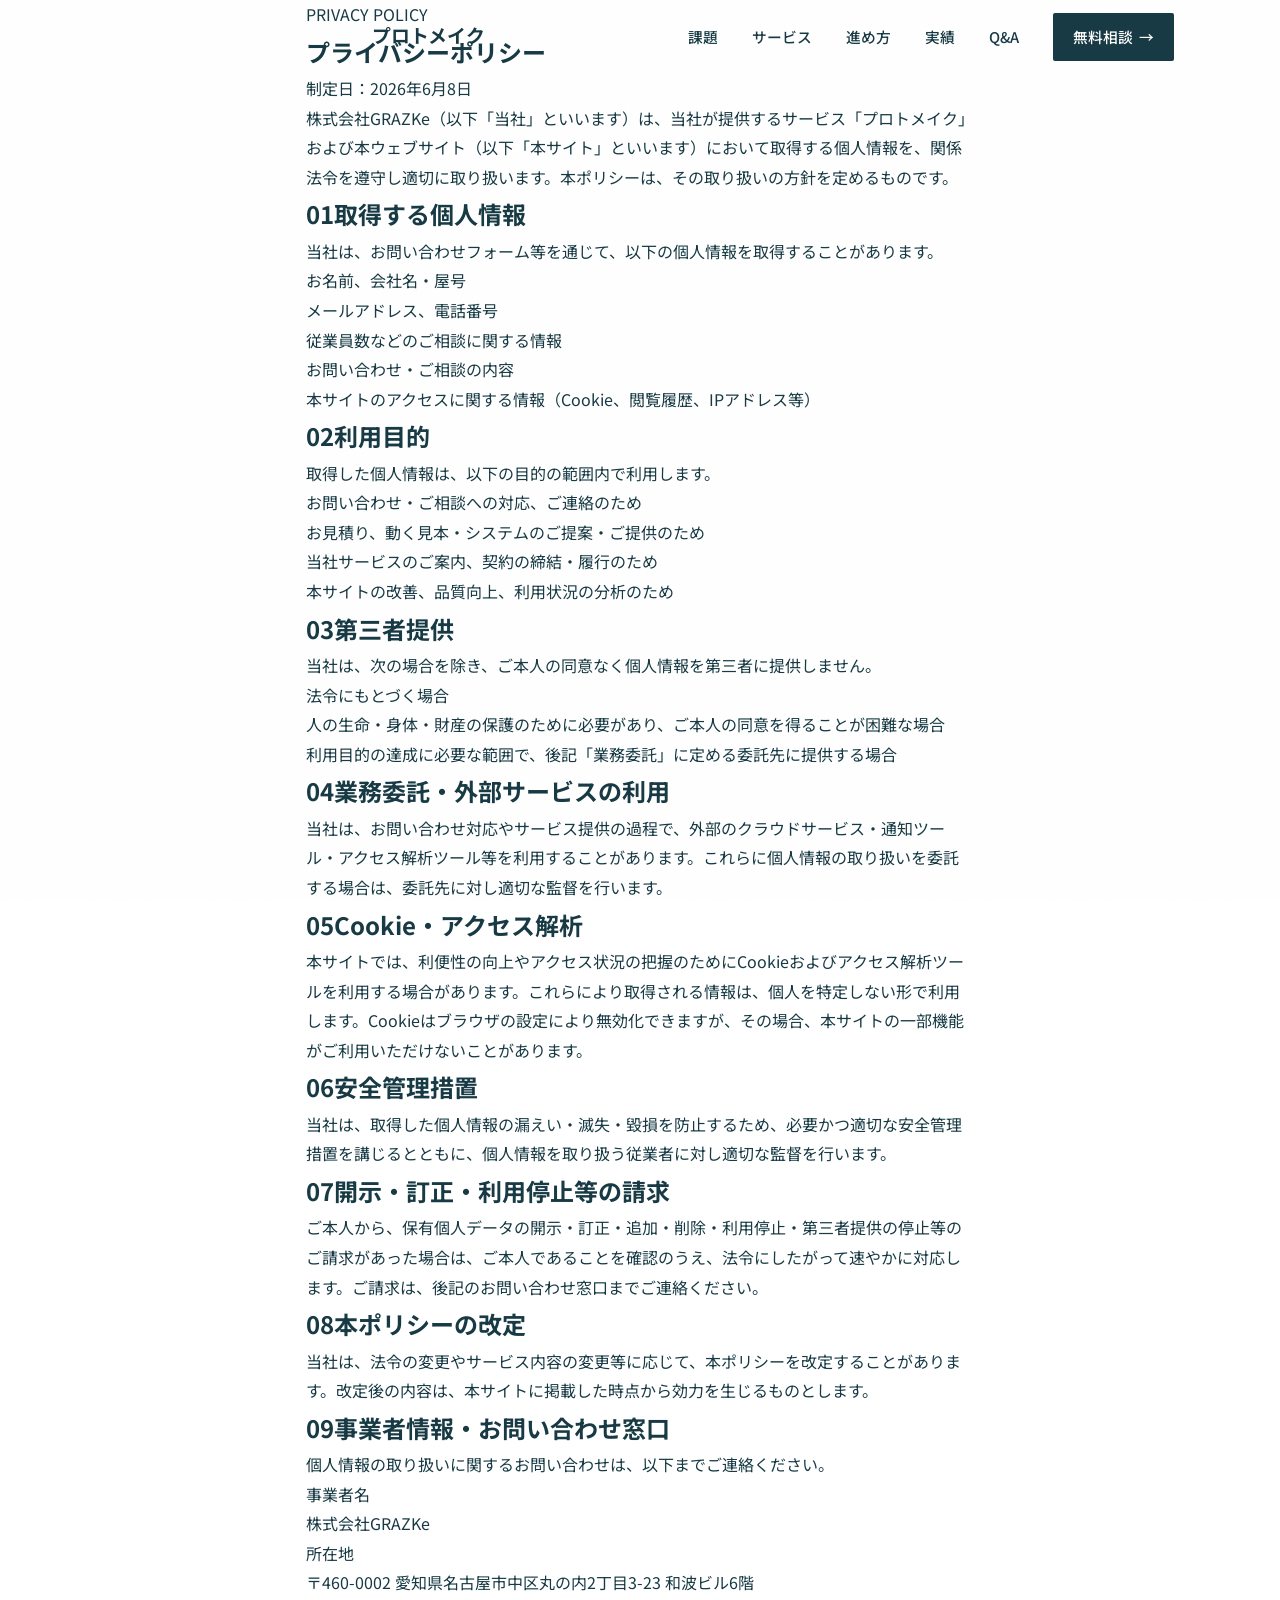
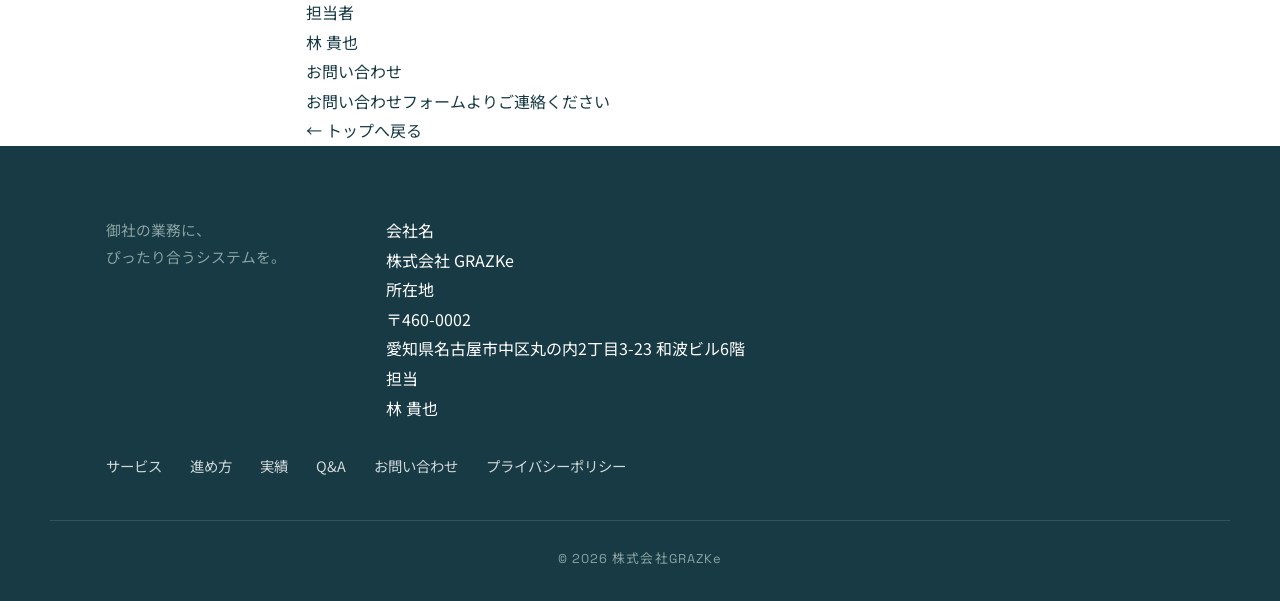
==== commit c2d67ab5: "SEO/LLMO強化：下層ページ8つ追加・正規URL統一(301)・sitemap/llms.txt更新・画像WebP化・構造化データ拡充 Co-Authored-By: Claude Opus 5." ====
--- a/public/privacy.html
+++ b/public/privacy.html
@@ -6,19 +6,19 @@
   <title>プライバシーポリシー｜プロトメイク</title>
   <meta name="description" content="プロトメイク（株式会社GRAZKe）のプライバシーポリシー。お問い合わせフォーム等で取得した個人情報の取り扱い・利用目的・第三者提供・お問い合わせ窓口について記載しています。" />
   <meta name="robots" content="index, follow" />
-  <link rel="canonical" href="https://protmake.com/privacy.html" />
-  <link rel="alternate" hreflang="ja" href="https://protmake.com/privacy.html" />
+  <link rel="canonical" href="https://protmake.com/privacy" />
+  <link rel="alternate" hreflang="ja" href="https://protmake.com/privacy" />
   <meta property="og:site_name" content="プロトメイク" />
   <meta property="og:title" content="プライバシーポリシー｜プロトメイク" />
   <meta property="og:description" content="プロトメイク（株式会社GRAZKe）のプライバシーポリシー。個人情報の取り扱いについて。" />
   <meta property="og:type" content="website" />
-  <meta property="og:url" content="https://protmake.com/privacy.html" />
+  <meta property="og:url" content="https://protmake.com/privacy" />
   <meta property="og:locale" content="ja_JP" />
   <link rel="alternate" type="text/plain" href="/llms.txt" title="LLM向けサイト概要" />
   <link rel="preconnect" href="https://fonts.googleapis.com" />
   <link rel="preconnect" href="https://fonts.gstatic.com" crossorigin />
   <link href="https://fonts.googleapis.com/css2?family=Noto+Sans+JP:wght@400;500;700;900&family=Space+Grotesk:wght@400;500;600;700&family=Space+Mono:wght@400;700&display=swap" rel="stylesheet" />
-  <link rel="stylesheet" href="styles.css" />
+  <link rel="stylesheet" href="/styles.css" />
 </head>
 <body>
   <!-- grain overlay -->
@@ -27,17 +27,17 @@
   <!-- ===== Header ===== -->
   <header class="header is-scrolled" id="header">
     <div class="shell header__inner">
-      <a href="index.html#hero" class="logo">
-        <img src="logo-grazke.png" alt="株式会社GRAZKe" class="logo__img" />
+      <a href="/#hero" class="logo">
+        <img src="/logo-grazke.webp" width="256" height="256" alt="株式会社GRAZKe" class="logo__img" />
         <span class="logo__name">プロトメイク</span>
       </a>
       <nav class="nav" id="nav">
-        <a href="index.html#problem">課題</a>
-        <a href="index.html#service">サービス</a>
-        <a href="index.html#flow">進め方</a>
-        <a href="index.html#works">実績</a>
-        <a href="index.html#faq">Q&amp;A</a>
-        <a href="index.html#contact" class="nav__cta">無料相談 <span>→</span></a>
+        <a href="/#problem">課題</a>
+        <a href="/#service">サービス</a>
+        <a href="/#flow">進め方</a>
+        <a href="/#works">実績</a>
+        <a href="/#faq">Q&amp;A</a>
+        <a href="/#contact" class="nav__cta">無料相談 <span>→</span></a>
       </nav>
       <button class="burger" id="navToggle" aria-label="メニュー"><span></span><span></span></button>
     </div>
@@ -134,9 +134,9 @@
           <div><dt>事業者名</dt><dd>株式会社GRAZKe</dd></div>
           <div><dt>所在地</dt><dd>〒460-0002 愛知県名古屋市中区丸の内2丁目3-23 和波ビル6階</dd></div>
           <div><dt>担当者</dt><dd>林 貴也</dd></div>
-          <div><dt>お問い合わせ</dt><dd><a href="index.html#contact">お問い合わせフォーム</a>よりご連絡ください</dd></div>
+          <div><dt>お問い合わせ</dt><dd><a href="/#contact">お問い合わせフォーム</a>よりご連絡ください</dd></div>
         </dl>
-        <a href="index.html" class="legal__back">← トップへ戻る</a>
+        <a href="/" class="legal__back">← トップへ戻る</a>
       </div>
     </div>
   </main>
@@ -153,14 +153,14 @@
         <div><dt>担当</dt><dd>林 貴也</dd></div>
       </dl>
       <nav class="footer__nav">
-        <a href="index.html#service">サービス</a><a href="index.html#flow">進め方</a>
-        <a href="index.html#works">実績</a><a href="index.html#faq">Q&amp;A</a>
-        <a href="index.html#contact">お問い合わせ</a><a href="privacy.html">プライバシーポリシー</a>
+        <a href="/#service">サービス</a><a href="/#flow">進め方</a>
+        <a href="/#works">実績</a><a href="/#faq">Q&amp;A</a>
+        <a href="/#contact">お問い合わせ</a><a href="/privacy">プライバシーポリシー</a>
       </nav>
     </div>
     <p class="footer__copy">© 2026 株式会社GRAZKe</p>
   </footer>
 
-  <script src="script.js"></script>
+  <script src="/script.js"></script>
 </body>
 </html>
--- a/styles.css
+++ b/styles.css
@@ -0,0 +1,396 @@
+/* ============================================================
+   業務システム開発 LP — bright / editorial studio look
+   palette: deep teal ink + white/mist + vivid teal accent
+   ============================================================ */
+:root {
+  --ink: #173a44;          /* text + footer */
+  --ink-soft: #21505b;
+  --cream: #ffffff;        /* main background */
+  --cream-2: #eef5f5;
+  --paper: #f1f8f7;        /* soft tinted section bg */
+  --paper-2: #f7fbfb;
+  --coral: #11b3a6;        /* vivid teal accent */
+  --coral-deep: #0a9488;
+  --muted: #5c6f72;
+  --muted-dk: #8aa3a3;
+  --line: #e2ecec;
+  --line-dk: #dde9e8;
+  --shell: 1180px;
+  --jp: "Noto Sans JP", system-ui, sans-serif;
+  --en: "Space Grotesk", "Noto Sans JP", sans-serif;
+}
+
+*, *::before, *::after { box-sizing: border-box; }
+* { margin: 0; }
+html { -webkit-text-size-adjust: 100%; scroll-behavior: smooth; }
+body {
+  font-family: var(--jp);
+  background: var(--cream);
+  color: var(--ink);
+  line-height: 1.85;
+  font-size: 16px;
+  -webkit-font-smoothing: antialiased;
+  overflow-x: hidden;
+}
+a { color: inherit; text-decoration: none; }
+ul, ol { list-style: none; padding: 0; }
+button { font-family: inherit; cursor: pointer; border: none; background: none; color: inherit; }
+::selection { background: var(--coral); color: #fff; }
+
+/* film grain */
+.grain {
+  position: fixed; inset: 0; z-index: 9999; pointer-events: none; opacity: 0.025;
+  background-image: url("data:image/svg+xml,%3Csvg xmlns='http://www.w3.org/2000/svg' width='120' height='120'%3E%3Cfilter id='n'%3E%3CfeTurbulence type='fractalNoise' baseFrequency='0.85' numOctaves='3'/%3E%3C/filter%3E%3Crect width='100%25' height='100%25' filter='url(%23n)'/%3E%3C/svg%3E");
+  mix-blend-mode: multiply;
+}
+
+.shell { width: 100%; max-width: var(--shell); margin: 0 auto; padding: 0 clamp(20px, 5vw, 56px); }
+.shell--narrow { max-width: 780px; }
+
+/* ===== Header ===== */
+.header {
+  position: fixed; inset: 0 0 auto 0; z-index: 100;
+  transition: background 0.35s, border-color 0.35s;
+  border-bottom: 1px solid transparent;
+}
+.header.is-scrolled {
+  background: rgba(255, 255, 255, 0.86);
+  backdrop-filter: blur(10px);
+  border-color: var(--line);
+}
+.header__inner { display: flex; align-items: center; justify-content: space-between; height: 74px; }
+.logo { display: inline-flex; align-items: center; gap: 10px; }
+.logo__dot {
+  width: 12px; height: 12px; border-radius: 50%;
+  background: var(--coral);
+  box-shadow: 0 0 0 4px rgba(17, 179, 166, 0.18);
+}
+.logo__name { font-family: var(--en); font-weight: 700; font-size: 1.18rem; letter-spacing: -0.01em; }
+.logo__name em { font-style: normal; font-weight: 400; color: var(--muted); margin-left: 5px; }
+/* header sits on the light hero — keep ink text in both states */
+.header.is-light .logo__name { color: var(--ink); }
+.header.is-light .logo__name em { color: var(--muted); }
+
+.nav { display: flex; align-items: center; gap: 34px; }
+.nav a { font-size: 0.92rem; font-weight: 500; position: relative; transition: color 0.2s; }
+.nav a:not(.nav__cta)::after {
+  content: ""; position: absolute; left: 0; bottom: -4px; height: 1px; width: 0;
+  background: var(--coral); transition: width 0.28s ease;
+}
+.nav a:not(.nav__cta):hover::after { width: 100%; }
+.header.is-light .nav a { color: var(--ink); }
+.nav__cta {
+  display: inline-flex; align-items: center; gap: 6px;
+  background: var(--ink); color: #fff !important;
+  padding: 10px 20px; border-radius: 2px; font-weight: 600;
+  transition: background 0.25s;
+}
+.nav__cta span { transition: transform 0.25s; }
+.nav__cta:hover { background: var(--coral); }
+.nav__cta:hover span { transform: translateX(4px); }
+.header.is-light .nav__cta { background: var(--coral); }
+
+.burger { display: none; flex-direction: column; gap: 6px; width: 30px; }
+.burger span { height: 2px; background: var(--ink); transition: 0.3s; }
+.header.is-light .burger span { background: var(--ink); }
+
+@media (max-width: 900px) {
+  .nav {
+    position: fixed; inset: 74px 0 auto 0; flex-direction: column; align-items: stretch;
+    gap: 0; background: var(--ink); padding: 16px 28px 30px;
+    transform: translateY(-130%); transition: transform 0.4s ease;
+  }
+  .nav.is-open { transform: translateY(0); }
+  .nav a { color: #fff !important; padding: 16px 0; border-bottom: 1px solid rgba(255,255,255,0.12); font-size: 1.05rem; }
+  .nav__cta { margin-top: 18px; justify-content: center; border-radius: 2px; }
+  .burger { display: flex; }
+  .burger.is-on span:nth-child(1) { transform: translateY(8px) rotate(45deg); }
+  .burger.is-on span:nth-child(2) { transform: translateY(-0px) rotate(-45deg); }
+}
+
+/* ===== Buttons ===== */
+.btn {
+  display: inline-flex; align-items: center; justify-content: center; gap: 8px;
+  padding: 16px 32px; font-weight: 600; font-size: 1rem; border-radius: 2px;
+  transition: transform 0.2s, background 0.25s, color 0.25s, box-shadow 0.25s;
+}
+.btn--solid { background: var(--coral); color: #fff; box-shadow: 6px 6px 0 var(--ink); }
+.btn--solid:hover { transform: translate(3px, 3px); box-shadow: 3px 3px 0 var(--ink); }
+.btn--line { border: 1.5px solid currentColor; }
+.btn--line:hover { background: var(--ink); color: #fff; }
+.btn--block { width: 100%; }
+
+/* ===== Hero (light) ===== */
+.hero {
+  position: relative; min-height: 100svh; display: flex; align-items: center;
+  background: linear-gradient(180deg, #ffffff 0%, #e9f6f4 100%);
+  color: var(--ink); overflow: hidden;
+  padding: 120px 0 90px;
+}
+.hero__canvas { position: absolute; inset: 0; width: 100%; height: 100%; display: block; }
+.hero__inner { position: relative; z-index: 2; }
+.hero__eyebrow {
+  display: flex; align-items: center; gap: 14px;
+  font-family: var(--en); font-size: 0.8rem; letter-spacing: 0.22em;
+  color: var(--coral-deep); font-weight: 600; margin-bottom: 30px;
+}
+.hero__eyebrow .line { width: 46px; height: 1px; background: var(--coral); }
+.hero__title {
+  font-size: clamp(2.6rem, 9vw, 6.4rem);
+  font-weight: 900; line-height: 1.02; letter-spacing: -0.02em;
+}
+.hero__title .stroke {
+  color: transparent;
+  -webkit-text-stroke: 1.5px var(--coral);
+  text-stroke: 1.5px var(--coral);
+}
+.hero__lead {
+  margin: 34px 0 40px; max-width: 540px;
+  color: var(--muted); font-size: clamp(0.98rem, 2vw, 1.08rem);
+}
+.hero__actions { display: flex; gap: 16px; flex-wrap: wrap; }
+.hero__meta {
+  display: flex; flex-wrap: wrap; gap: 12px 36px; margin-top: 44px;
+  font-size: 0.92rem; color: var(--muted);
+}
+.hero__meta b { color: var(--ink); font-weight: 700; font-size: 1.05rem; }
+.hero__scroll {
+  position: absolute; bottom: 26px; left: 50%; transform: translateX(-50%); z-index: 2;
+  font-family: var(--en); font-size: 0.7rem; letter-spacing: 0.2em; color: var(--muted-dk);
+  display: flex; flex-direction: column; align-items: center; gap: 10px;
+}
+.hero__scroll span { width: 1px; height: 40px; background: linear-gradient(var(--coral), transparent); animation: scrollPulse 1.8s infinite; }
+@keyframes scrollPulse { 0%,100% { opacity: 0.3; transform: scaleY(0.6); } 50% { opacity: 1; transform: scaleY(1); } }
+
+/* ===== Marquee ===== */
+.marquee { background: var(--coral); color: #fff; padding: 16px 0; overflow: hidden; }
+.marquee__track { display: flex; align-items: center; gap: 38px; white-space: nowrap; width: max-content; animation: slide 32s linear infinite; }
+.marquee__track span { font-family: var(--en); font-weight: 600; font-size: 1.15rem; letter-spacing: 0.02em; }
+.marquee__track i { font-style: normal; opacity: 0.6; }
+@keyframes slide { from { transform: translateX(0); } to { transform: translateX(-50%); } }
+
+/* ===== Block base ===== */
+.block { padding: clamp(72px, 11vw, 130px) 0; }
+.block__head { margin-bottom: clamp(40px, 6vw, 70px); }
+.idx {
+  display: inline-block; font-family: var(--en); font-size: 0.82rem; letter-spacing: 0.12em;
+  color: var(--coral-deep); font-weight: 600; margin-bottom: 16px;
+}
+.idx--light { color: var(--coral-deep); }
+.block__title { font-size: clamp(1.8rem, 5vw, 3.1rem); font-weight: 900; line-height: 1.25; letter-spacing: -0.01em; }
+.block__title--light { color: var(--ink); }
+.sp { display: none; }
+@media (max-width: 640px) { .sp { display: inline; } }
+
+/* ===== Problem ===== */
+.problem { background: var(--cream); }
+.prob { display: grid; grid-template-columns: 1fr 1fr; border-top: 1px solid var(--line); }
+.prob li {
+  padding: 38px 30px 38px 0; border-bottom: 1px solid var(--line);
+  position: relative; transition: background 0.25s, padding-left 0.25s;
+}
+.prob li:nth-child(odd) { padding-left: 0; }
+.prob li:nth-child(even) { padding-left: 40px; border-left: 1px solid var(--line); }
+.prob li:hover { background: var(--cream-2); }
+.prob__no { font-family: var(--en); font-size: 0.85rem; color: var(--coral-deep); font-weight: 600; }
+.prob h3 { font-size: 1.28rem; font-weight: 800; margin: 8px 0 10px; }
+.prob p { color: var(--muted); font-size: 0.95rem; }
+.prob__bridge { margin-top: 48px; font-size: clamp(1.1rem, 3vw, 1.5rem); font-weight: 700; line-height: 1.6; }
+.prob__bridge::before { content: "→ "; color: var(--coral); }
+@media (max-width: 700px) {
+  .prob { grid-template-columns: 1fr; }
+  .prob li:nth-child(even) { padding-left: 0; border-left: none; }
+}
+
+/* ===== Service (soft tint) ===== */
+.service { background: var(--paper); color: var(--ink); }
+.svc { border-top: 1px solid var(--line); }
+.svc__row {
+  display: grid; grid-template-columns: 120px 1fr; gap: 24px;
+  padding: 44px 0; border-bottom: 1px solid var(--line);
+  transition: padding-left 0.3s ease, background 0.3s;
+}
+.svc__row:hover { padding-left: 18px; }
+.svc__no {
+  font-family: var(--en); font-size: clamp(2.4rem, 6vw, 4rem); font-weight: 700;
+  line-height: 1; color: transparent; -webkit-text-stroke: 1px var(--muted-dk);
+}
+.svc__row--accent .svc__no { -webkit-text-stroke: 1px var(--coral); color: transparent; }
+.svc__body h3 { font-size: clamp(1.3rem, 3vw, 1.9rem); font-weight: 800; margin-bottom: 14px; }
+.svc__body h3 em {
+  font-style: normal; font-size: 0.7rem; vertical-align: middle; margin-left: 12px;
+  background: var(--coral); color: #fff; padding: 4px 11px; border-radius: 2px; letter-spacing: 0.08em;
+}
+.svc__body > p { color: var(--muted); max-width: 640px; margin-bottom: 18px; }
+.tags { display: flex; flex-wrap: wrap; gap: 10px; }
+.tags li {
+  font-family: var(--en); font-size: 0.82rem; font-weight: 500; letter-spacing: 0.02em;
+  border: 1px solid var(--line); background: #fff; padding: 6px 14px; border-radius: 999px; color: var(--ink);
+}
+@media (max-width: 640px) { .svc__row { grid-template-columns: 1fr; gap: 6px; } .svc__no { font-size: 2.6rem; } }
+
+/* ===== Reason ===== */
+.reason { background: var(--cream); }
+.reason__grid { display: grid; grid-template-columns: repeat(3, 1fr); gap: 0; border: 1px solid var(--line); }
+.reason__cell { padding: 40px 34px; border-right: 1px solid var(--line); transition: background 0.25s; }
+.reason__cell:last-child { border-right: none; }
+.reason__cell:hover { background: var(--paper); }
+.reason__no { font-family: var(--en); font-size: 2.6rem; font-weight: 700; color: var(--coral); line-height: 1; }
+.reason__cell h3 { font-size: 1.3rem; font-weight: 800; margin: 14px 0 12px; }
+.reason__cell p { color: var(--muted); font-size: 0.95rem; }
+@media (max-width: 800px) {
+  .reason__grid { grid-template-columns: 1fr; }
+  .reason__cell { border-right: none; border-bottom: 1px solid var(--line); }
+  .reason__cell:last-child { border-bottom: none; }
+}
+
+/* ===== Flow ===== */
+.flow { background: var(--paper); }
+.flow__list { display: grid; grid-template-columns: repeat(4, 1fr); gap: 0; }
+.flow__list li { padding: 30px 26px 30px 0; border-top: 3px solid var(--ink); position: relative; }
+.flow__list li + li { padding-left: 26px; }
+.flow__step { font-family: var(--en); font-size: 0.78rem; letter-spacing: 0.12em; color: var(--coral-deep); font-weight: 600; }
+.flow__list h3 { font-size: 1.2rem; font-weight: 800; margin: 12px 0 10px; }
+.flow__list p { color: var(--muted); font-size: 0.9rem; }
+@media (max-width: 800px) {
+  .flow__list { grid-template-columns: 1fr 1fr; }
+  .flow__list li + li { padding-left: 0; }
+  .flow__list li:nth-child(even) { padding-left: 26px; }
+}
+@media (max-width: 520px) { .flow__list { grid-template-columns: 1fr; } .flow__list li:nth-child(even) { padding-left: 0; } }
+
+/* ===== Case ===== */
+.case { background: var(--cream); color: var(--ink); }
+.case__grid { display: grid; grid-template-columns: repeat(3, 1fr); gap: 28px; }
+.case__card { border-top: 2px solid var(--coral); padding-top: 28px; }
+.case__num { font-family: var(--en); font-weight: 700; font-size: clamp(3rem, 8vw, 5rem); line-height: 1; color: var(--coral); }
+.case__num small { font-size: 0.4em; margin-left: 4px; }
+.case__label { font-weight: 700; font-size: 1.05rem; margin: 12px 0 10px; }
+.case__txt { color: var(--muted); font-size: 0.92rem; }
+@media (max-width: 800px) { .case__grid { grid-template-columns: 1fr; gap: 8px; } .case__card { padding: 28px 0; } }
+
+/* ===== Voice ===== */
+.voice { background: var(--paper); }
+.voice__grid { display: grid; grid-template-columns: repeat(3, 1fr); gap: 26px; }
+.voice blockquote { border-left: 2px solid var(--coral); padding: 6px 0 6px 24px; }
+.voice blockquote p { font-size: 0.98rem; line-height: 1.9; }
+.voice cite { display: block; margin-top: 18px; font-style: normal; font-weight: 700; font-size: 0.85rem; color: var(--muted); }
+@media (max-width: 800px) { .voice__grid { grid-template-columns: 1fr; gap: 28px; } }
+
+/* ===== FAQ ===== */
+.faq { background: var(--cream); }
+.faq__list { border-top: 1px solid var(--line); }
+.faq details { border-bottom: 1px solid var(--line); }
+.faq summary {
+  list-style: none; cursor: pointer; font-weight: 700; font-size: 1.05rem;
+  padding: 24px 44px 24px 0; position: relative;
+}
+.faq summary::-webkit-details-marker { display: none; }
+.faq summary::after {
+  content: "+"; position: absolute; right: 4px; top: 50%; transform: translateY(-50%);
+  font-family: var(--en); font-size: 1.6rem; font-weight: 400; color: var(--coral); transition: transform 0.3s;
+}
+.faq details[open] summary::after { transform: translateY(-50%) rotate(45deg); }
+.faq p { color: var(--muted); font-size: 0.95rem; padding: 0 30px 26px 0; }
+
+/* ===== Contact (accent band) ===== */
+.contact { background: linear-gradient(135deg, var(--coral) 0%, var(--coral-deep) 100%); color: #fff; text-align: center; }
+.contact .idx, .contact .idx--light { color: rgba(255, 255, 255, 0.85); }
+.contact__inner { display: flex; flex-direction: column; align-items: center; }
+.contact__title { font-size: clamp(2rem, 6vw, 3.6rem); font-weight: 900; line-height: 1.25; margin: 16px 0 22px; }
+.contact__desc { color: rgba(255, 255, 255, 0.9); margin-bottom: 38px; font-size: clamp(0.98rem, 2vw, 1.1rem); }
+.contact__actions { display: flex; gap: 16px; flex-wrap: wrap; justify-content: center; margin-bottom: 44px; }
+.contact .btn--solid { background: #fff; color: var(--coral-deep); box-shadow: 6px 6px 0 var(--ink); }
+.contact .btn--solid:hover { transform: translate(3px, 3px); box-shadow: 3px 3px 0 var(--ink); }
+.contact .btn--line { border-color: rgba(255,255,255,0.8); color: #fff; }
+.contact .btn--line:hover { background: #fff; color: var(--coral-deep); }
+.contact__merit { display: flex; flex-wrap: wrap; justify-content: center; gap: 10px 32px; }
+.contact__merit li { font-size: 0.95rem; color: rgba(255, 255, 255, 0.95); }
+.contact__merit li::before { content: "✓ "; color: #fff; font-weight: 700; }
+
+/* ===== Footer ===== */
+.footer { background: var(--ink); color: var(--cream); padding: 70px 0 30px; }
+.footer__inner { display: flex; flex-wrap: wrap; gap: 30px 60px; align-items: flex-start; padding-bottom: 40px; border-bottom: 1px solid rgba(255,255,255,0.12); }
+.logo--lg .logo__name { font-size: 1.5rem; color: #fff; }
+.footer__tag { color: var(--muted-dk); font-size: 0.92rem; flex: 1; min-width: 220px; }
+.footer__nav { display: flex; flex-wrap: wrap; gap: 14px 28px; }
+.footer__nav a { font-size: 0.9rem; color: rgba(255, 255, 255, 0.8); transition: color 0.2s; }
+.footer__nav a:hover { color: var(--coral); }
+.footer__copy { font-family: var(--en); text-align: center; margin-top: 26px; font-size: 0.8rem; color: var(--muted-dk); letter-spacing: 0.08em; }
+
+/* ===== Works (制作実績) ===== */
+.works { background: var(--cream); }
+.works__grid { display: grid; grid-template-columns: repeat(3, 1fr); gap: 28px; }
+.work {
+  background: #fff; border: 1px solid var(--line); border-radius: 8px; overflow: hidden;
+  display: flex; flex-direction: column; transition: transform 0.25s, box-shadow 0.25s, border-color 0.25s;
+}
+.work:hover { transform: translateY(-5px); box-shadow: 0 16px 34px rgba(23, 58, 68, 0.10); border-color: var(--coral); }
+.work__thumb {
+  aspect-ratio: 16 / 10; background: linear-gradient(135deg, #e9f6f4, #d2ece7);
+  display: flex; align-items: center; justify-content: center;
+}
+.work__thumb span { font-family: var(--en); letter-spacing: 0.22em; font-size: 0.78rem; color: var(--muted-dk); }
+.work__thumb img { width: 100%; height: 100%; object-fit: cover; display: block; }
+.work__body { padding: 22px 22px 26px; display: flex; flex-direction: column; gap: 10px; }
+.work__cat {
+  align-self: flex-start; font-family: var(--en); font-size: 0.72rem; font-weight: 600; letter-spacing: 0.06em;
+  color: var(--coral-deep); background: var(--cream-2); padding: 4px 11px; border-radius: 999px;
+}
+.work__title { font-size: 1.15rem; font-weight: 800; line-height: 1.5; }
+.work__txt { color: var(--muted); font-size: 0.92rem; }
+.work .tags { margin-top: 4px; }
+.works__note { margin-top: 32px; color: var(--muted); font-size: 0.88rem; }
+@media (max-width: 980px) { .works__grid { grid-template-columns: 1fr 1fr; } }
+@media (max-width: 600px) { .works__grid { grid-template-columns: 1fr; } }
+
+/* ===== Contact form ===== */
+.cform {
+  width: 100%; max-width: 760px; margin: 6px auto 42px; text-align: left;
+  background: #fff; color: var(--ink); border-radius: 12px;
+  padding: clamp(24px, 4vw, 42px); box-shadow: 0 22px 54px rgba(10, 73, 68, 0.20);
+}
+.cform__grid { display: grid; grid-template-columns: 1fr 1fr; gap: 18px 22px; }
+.field { display: flex; flex-direction: column; gap: 8px; }
+.field--full { grid-column: 1 / -1; }
+.field__label { font-size: 0.85rem; font-weight: 700; color: var(--ink); }
+.field__label em {
+  font-style: normal; font-size: 0.68rem; color: #fff; background: var(--coral);
+  padding: 2px 8px; border-radius: 999px; margin-left: 8px; vertical-align: middle;
+}
+.field input, .field select, .field textarea {
+  font-family: inherit; font-size: 0.98rem; color: var(--ink); width: 100%;
+  background: var(--paper-2); border: 1.5px solid var(--line); border-radius: 6px; padding: 12px 14px;
+  transition: border-color 0.2s, background 0.2s;
+}
+.field textarea { resize: vertical; min-height: 120px; }
+.field input:focus, .field select:focus, .field textarea:focus { outline: none; border-color: var(--coral); background: #fff; }
+.field input::placeholder, .field textarea::placeholder { color: #9fb0b0; }
+.field.is-invalid input, .field.is-invalid select, .field.is-invalid textarea { border-color: #e07a6f; background: #fff6f5; }
+.cform__hp { position: absolute; left: -9999px; width: 1px; height: 1px; overflow: hidden; }
+.cform__foot { margin-top: 26px; display: flex; flex-direction: column; align-items: center; gap: 16px; }
+.contact .cform .btn--solid { background: var(--coral); color: #fff; box-shadow: 5px 5px 0 var(--ink); width: 100%; max-width: 380px; }
+.contact .cform .btn--solid:hover { transform: translate(3px, 3px); box-shadow: 2px 2px 0 var(--ink); background: var(--coral-deep); }
+.cform.is-sending .cform__submit { opacity: 0.55; pointer-events: none; }
+.cform__status { font-size: 0.92rem; font-weight: 700; min-height: 1.3em; text-align: center; }
+.cform__status.is-ok { color: var(--coral-deep); }
+.cform__status.is-err { color: #c0392b; }
+@media (max-width: 600px) { .cform__grid { grid-template-columns: 1fr; } }
+
+/* ===== Floating CTA ===== */
+.float-cta {
+  position: fixed; bottom: 18px; left: 50%; transform: translateX(-50%) translateY(140%);
+  background: var(--coral); color: #fff; font-weight: 700; padding: 14px 36px; border-radius: 2px;
+  box-shadow: 5px 5px 0 var(--ink); z-index: 90; transition: transform 0.4s ease; display: none;
+}
+.float-cta.is-visible { transform: translateX(-50%) translateY(0); }
+@media (max-width: 720px) { .float-cta { display: block; } }
+
+/* ===== Reveal ===== */
+.reveal { opacity: 0; transform: translateY(30px); transition: opacity 0.8s ease, transform 0.8s ease; }
+.reveal.is-in { opacity: 1; transform: none; }
+@media (prefers-reduced-motion: reduce) {
+  .reveal { opacity: 1; transform: none; transition: none; }
+  .marquee__track, .hero__scroll span { animation: none; }
+  html { scroll-behavior: auto; }
+}
